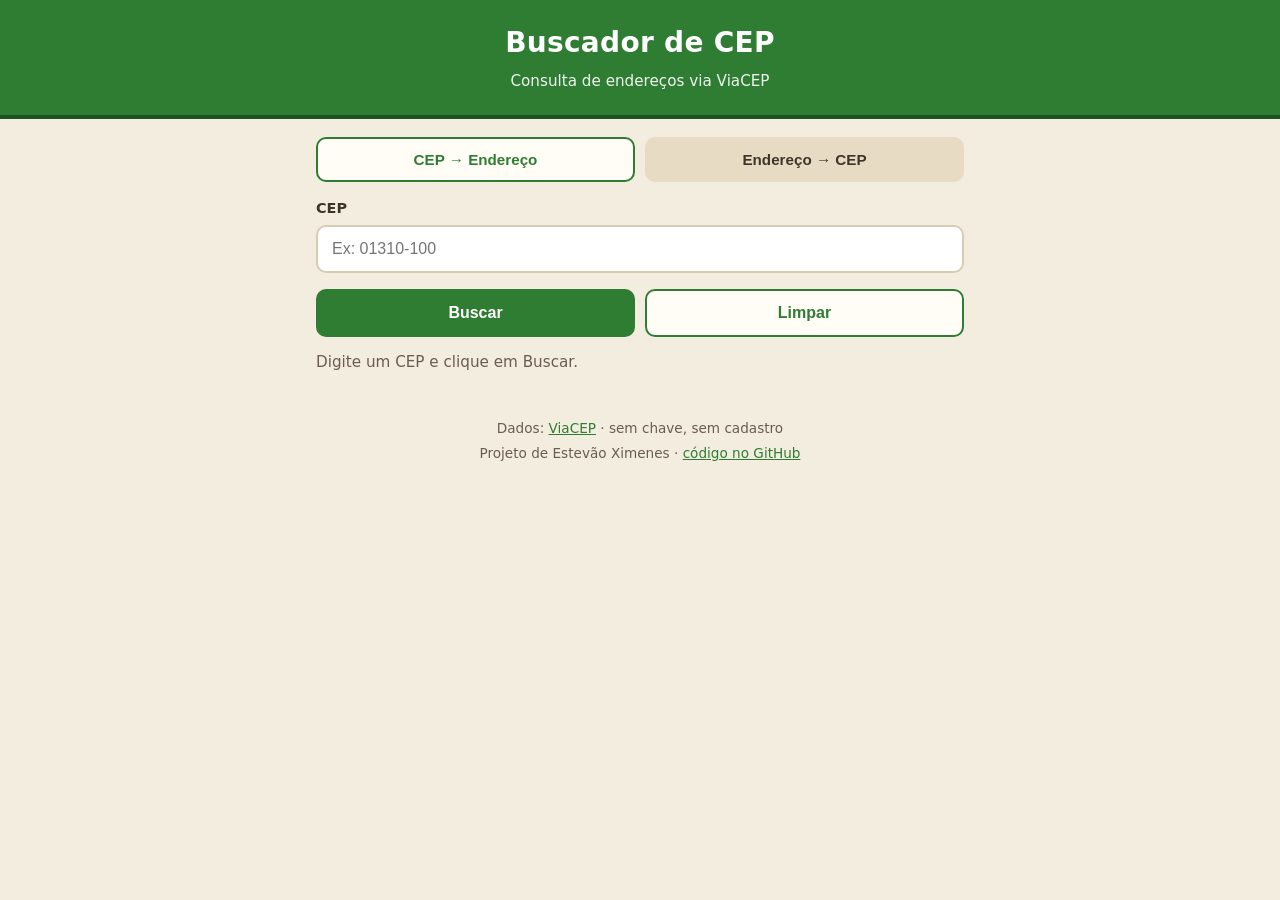
==== site/index.html @ 9b161101 "Adiciona versao web estatica (site/) e nucleo compartilhado cep_core.py" ====
<!DOCTYPE html>
<html lang="pt-BR">
<head>
  <meta charset="UTF-8">
  <meta name="viewport" content="width=device-width, initial-scale=1">
  <title>Buscador de CEP — EstevesTec</title>
  <meta name="description" content="Consulte endereços pelo CEP ou descubra o CEP pelo endereço. Dados oficiais do ViaCEP, sem cadastro.">
  <meta name="theme-color" content="#2F7D33">
  <meta property="og:title" content="Buscador de CEP">
  <meta property="og:description" content="CEP → Endereço e Endereço → CEP, direto do ViaCEP.">
  <meta property="og:type" content="website">
  <link rel="icon" href="favicon.ico" type="image/x-icon">
  <link rel="stylesheet" href="estilo.css">
</head>
<body>
  <header class="topo">
    <h1>Buscador de CEP</h1>
    <p>Consulta de endereços via ViaCEP</p>
  </header>

  <main class="container">
    <nav class="abas" role="tablist" aria-label="Tipo de consulta">
      <button id="aba-cep" class="aba ativa" role="tab" aria-selected="true" aria-controls="painel-cep" type="button">CEP → Endereço</button>
      <button id="aba-end" class="aba" role="tab" aria-selected="false" aria-controls="painel-end" type="button">Endereço → CEP</button>
    </nav>

    <!-- Aba 1: CEP -> Endereço -->
    <section id="painel-cep" class="painel" role="tabpanel" aria-labelledby="aba-cep">
      <form id="form-cep" novalidate>
        <label for="cep">CEP</label>
        <input id="cep" name="cep" type="text" inputmode="numeric" autocomplete="postal-code"
               maxlength="9" placeholder="Ex: 01310-100" required>
        <div class="botoes">
          <button class="btn primario" type="submit" id="btn-cep">Buscar</button>
          <button class="btn secundario" type="button" id="btn-limpar">Limpar</button>
        </div>
      </form>

      <p id="status-cep" class="status" role="status" aria-live="polite">Digite um CEP e clique em Buscar.</p>

      <div id="resultado" class="cartao oculto">
        <dl class="dados">
          <div><dt>Rua</dt><dd id="r-rua">—</dd></div>
          <div><dt>Bairro</dt><dd id="r-bairro">—</dd></div>
          <div><dt>Cidade</dt><dd id="r-cidade">—</dd></div>
          <div><dt>UF</dt><dd id="r-uf">—</dd></div>
          <div><dt>DDD</dt><dd id="r-ddd">—</dd></div>
          <div><dt>IBGE</dt><dd id="r-ibge">—</dd></div>
          <div><dt>CEP</dt><dd id="r-cep">—</dd></div>
        </dl>
        <div class="botoes">
          <a id="btn-mapa" class="btn secundario" href="#" target="_blank" rel="noopener noreferrer">Ver no mapa</a>
          <button id="btn-copiar" class="btn secundario" type="button">Copiar endereço</button>
        </div>
      </div>
    </section>

    <!-- Aba 2: Endereço -> CEP -->
    <section id="painel-end" class="painel oculto" role="tabpanel" aria-labelledby="aba-end">
      <form id="form-end" novalidate>
        <label for="uf">UF (2 letras)</label>
        <input id="uf" name="uf" type="text" maxlength="2" placeholder="Ex: SP" autocapitalize="characters" required>

        <label for="cidade">Cidade</label>
        <input id="cidade" name="cidade" type="text" maxlength="60" placeholder="Ex: São Paulo" required>

        <label for="rua">Rua (mínimo 3 letras)</label>
        <input id="rua" name="rua" type="text" maxlength="60" placeholder="Ex: Avenida Paulista" required>

        <div class="botoes">
          <button class="btn primario" type="submit" id="btn-end">Buscar CEP</button>
        </div>
      </form>
      <p id="status-end" class="status" role="status" aria-live="polite">Informe UF, cidade e rua.</p>
      <ul id="lista" class="lista"></ul>
    </section>
  </main>

  <footer class="rodape">
    <p>Dados: <a href="https://viacep.com.br" target="_blank" rel="noopener noreferrer">ViaCEP</a> · sem chave, sem cadastro</p>
    <p>Projeto de Estevão Ximenes · <a href="https://github.com/Esteves2601/buscador_cep" target="_blank" rel="noopener noreferrer">código no GitHub</a></p>
  </footer>

  <script src="app.js" defer></script>
</body>
</html>
---- site/estilo.css ----
:root {
  --bege: #F3EDE0;
  --bege-escuro: #E7DCC3;
  --verde: #2F7D33;
  --verde-escuro: #1D5220;
  --branco: #FFFDF6;
  --texto: #3E3529;
  --cinza: #6B5D4D;
  --borda: #D8CBB2;
  --erro: #C0392B;
}

* { box-sizing: border-box; }

body {
  margin: 0;
  font-family: "Segoe UI", system-ui, -apple-system, Arial, sans-serif;
  background: var(--bege);
  color: var(--texto);
  line-height: 1.5;
}

.topo {
  background: var(--verde);
  border-bottom: 4px solid var(--verde-escuro);
  color: #fff;
  text-align: center;
  padding: 22px 16px;
}
.topo h1 { margin: 0; font-size: 1.75rem; letter-spacing: .3px; }
.topo p { margin: 6px 0 0; font-size: .95rem; opacity: .92; }

.container {
  max-width: 680px;
  margin: 0 auto;
  padding: 18px 16px 8px;
}

.abas { display: flex; gap: 10px; margin-bottom: 16px; }
.aba {
  flex: 1;
  background: var(--bege-escuro);
  color: var(--texto);
  border: 2px solid transparent;
  border-radius: 10px;
  padding: 12px 8px;
  font-size: .95rem;
  font-weight: 600;
  cursor: pointer;
}
.aba.ativa {
  background: var(--branco);
  color: var(--verde);
  border-color: var(--verde);
}

.painel { display: block; }
.oculto { display: none !important; }

label {
  display: block;
  font-weight: 600;
  font-size: .9rem;
  margin: 12px 0 6px;
}

input {
  width: 100%;
  padding: 13px 14px;
  font-size: 16px; /* evita zoom automático no celular */
  color: #000;
  background: #fff;
  border: 2px solid var(--borda);
  border-radius: 10px;
}
input:focus {
  outline: none;
  border-color: var(--verde);
  box-shadow: 0 0 0 3px rgba(47, 125, 51, .15);
}

.botoes { display: flex; gap: 10px; margin-top: 16px; flex-wrap: wrap; }

.btn {
  flex: 1;
  min-width: 130px;
  display: inline-block;
  text-align: center;
  text-decoration: none;
  border-radius: 10px;
  padding: 13px 16px;
  font-size: 1rem;
  font-weight: 700;
  cursor: pointer;
  border: 2px solid var(--verde);
  transition: filter .15s ease;
}
.btn:hover { filter: brightness(1.06); }
.btn.primario { background: var(--verde); color: #fff; }
.btn.primario:hover { background: var(--verde-escuro); }
.btn.secundario { background: var(--branco); color: var(--verde); }
.btn:disabled { opacity: .55; cursor: wait; }

.status {
  margin: 14px 0;
  font-size: .95rem;
  color: var(--cinza);
  min-height: 1.4em;
}
.status.ok { color: var(--verde); font-weight: 600; }
.status.erro { color: var(--erro); font-weight: 600; }

.cartao {
  background: var(--branco);
  border: 1px solid var(--borda);
  border-radius: 14px;
  padding: 14px 16px;
  margin-top: 6px;
}

.dados { margin: 0; }
.dados > div {
  display: flex;
  gap: 12px;
  padding: 8px 10px;
  border-radius: 8px;
}
.dados > div:nth-child(even) { background: #F1E9D6; }
.dados dt { font-weight: 700; color: #000; min-width: 84px; }
.dados dd { margin: 0; color: #000; word-break: break-word; }

.lista { list-style: none; margin: 0; padding: 0; }
.lista li {
  background: var(--branco);
  border: 1px solid var(--borda);
  border-radius: 10px;
  padding: 12px 14px;
  margin-bottom: 10px;
  cursor: pointer;
}
.lista li:hover { border-color: var(--verde); background: #F6FBF6; }
.lista .cep-item { font-weight: 700; color: var(--verde); display: block; }
.lista small { color: var(--cinza); }

.rodape {
  text-align: center;
  color: var(--cinza);
  font-size: .85rem;
  padding: 18px 16px 28px;
}
.rodape p { margin: 4px 0; }
.rodape a { color: var(--verde); }

@media (max-width: 420px) {
  .topo h1 { font-size: 1.45rem; }
  .abas { flex-direction: column; }
  .btn { min-width: 100%; }
}
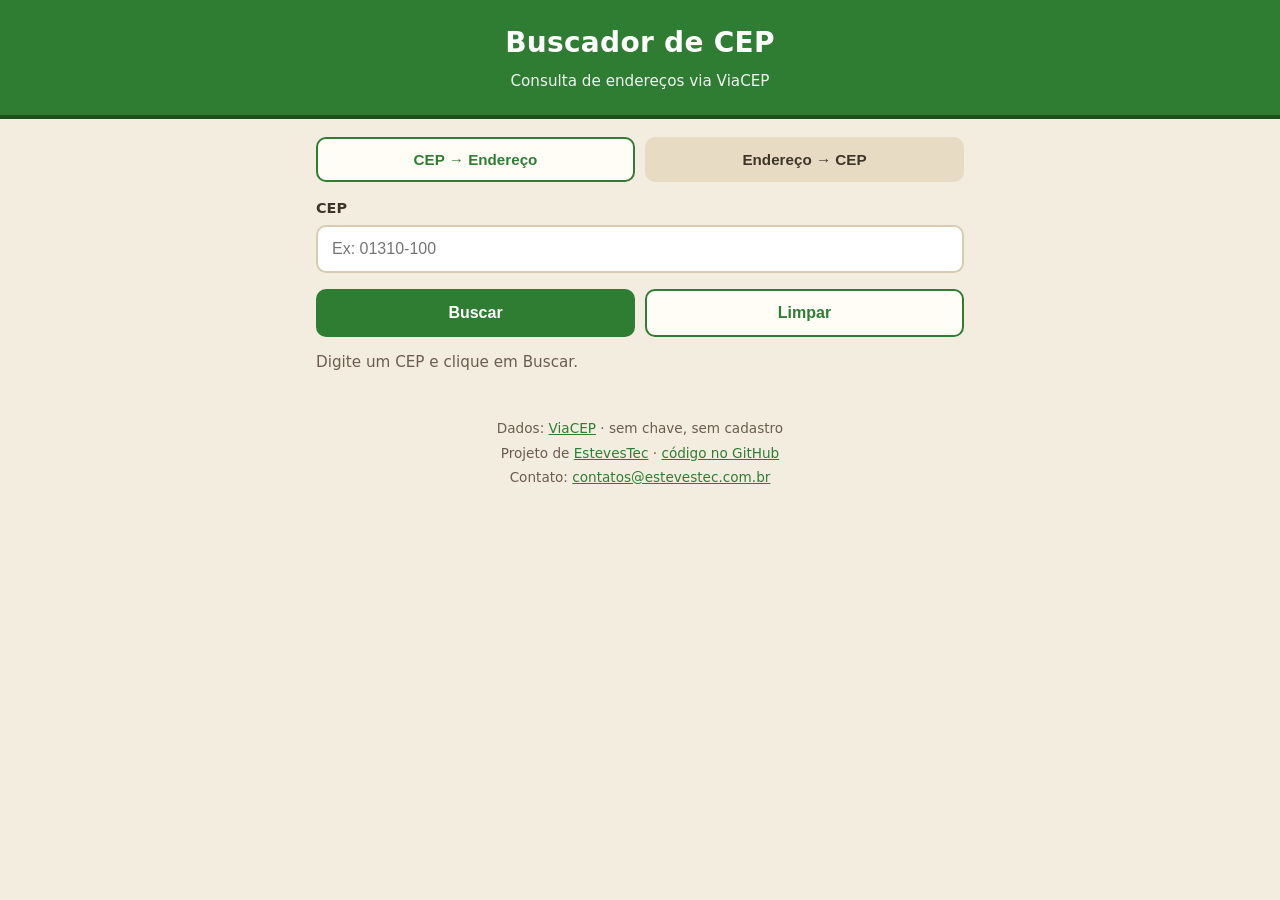
==== commit 0f9a832d: "Site do app em cep.estevestec.com.br + landing institucional, SEO e headers" ====
--- a/site/index.html
+++ b/site/index.html
@@ -5,12 +5,30 @@
   <meta name="viewport" content="width=device-width, initial-scale=1">
   <title>Buscador de CEP — EstevesTec</title>
   <meta name="description" content="Consulte endereços pelo CEP ou descubra o CEP pelo endereço. Dados oficiais do ViaCEP, sem cadastro.">
+  <link rel="canonical" href="https://cep.estevestec.com.br/">
   <meta name="theme-color" content="#2F7D33">
   <meta property="og:title" content="Buscador de CEP">
   <meta property="og:description" content="CEP → Endereço e Endereço → CEP, direto do ViaCEP.">
   <meta property="og:type" content="website">
+  <meta property="og:url" content="https://cep.estevestec.com.br/">
+  <meta property="og:locale" content="pt_BR">
+  <meta name="twitter:card" content="summary">
   <link rel="icon" href="favicon.ico" type="image/x-icon">
+  <link rel="apple-touch-icon" href="favicon.ico">
   <link rel="stylesheet" href="estilo.css">
+  <script type="application/ld+json">
+  {
+    "@context": "https://schema.org",
+    "@type": "WebApplication",
+    "name": "Buscador de CEP",
+    "url": "https://cep.estevestec.com.br/",
+    "applicationCategory": "UtilitiesApplication",
+    "operatingSystem": "Any",
+    "inLanguage": "pt-BR",
+    "offers": { "@type": "Offer", "price": "0", "priceCurrency": "BRL" },
+    "author": { "@type": "Person", "name": "Estevão Ximenes", "url": "https://estevestec.com.br" }
+  }
+  </script>
 </head>
 <body>
   <header class="topo">
@@ -78,7 +96,8 @@
 
   <footer class="rodape">
     <p>Dados: <a href="https://viacep.com.br" target="_blank" rel="noopener noreferrer">ViaCEP</a> · sem chave, sem cadastro</p>
-    <p>Projeto de Estevão Ximenes · <a href="https://github.com/Esteves2601/buscador_cep" target="_blank" rel="noopener noreferrer">código no GitHub</a></p>
+    <p>Projeto de <a href="https://estevestec.com.br" target="_blank" rel="noopener noreferrer">EstevesTec</a> · <a href="https://github.com/Esteves2601/buscador_cep" target="_blank" rel="noopener noreferrer">código no GitHub</a></p>
+    <p>Contato: <a href="mailto:contatos@estevestec.com.br">contatos@estevestec.com.br</a></p>
   </footer>
 
   <script src="app.js" defer></script>
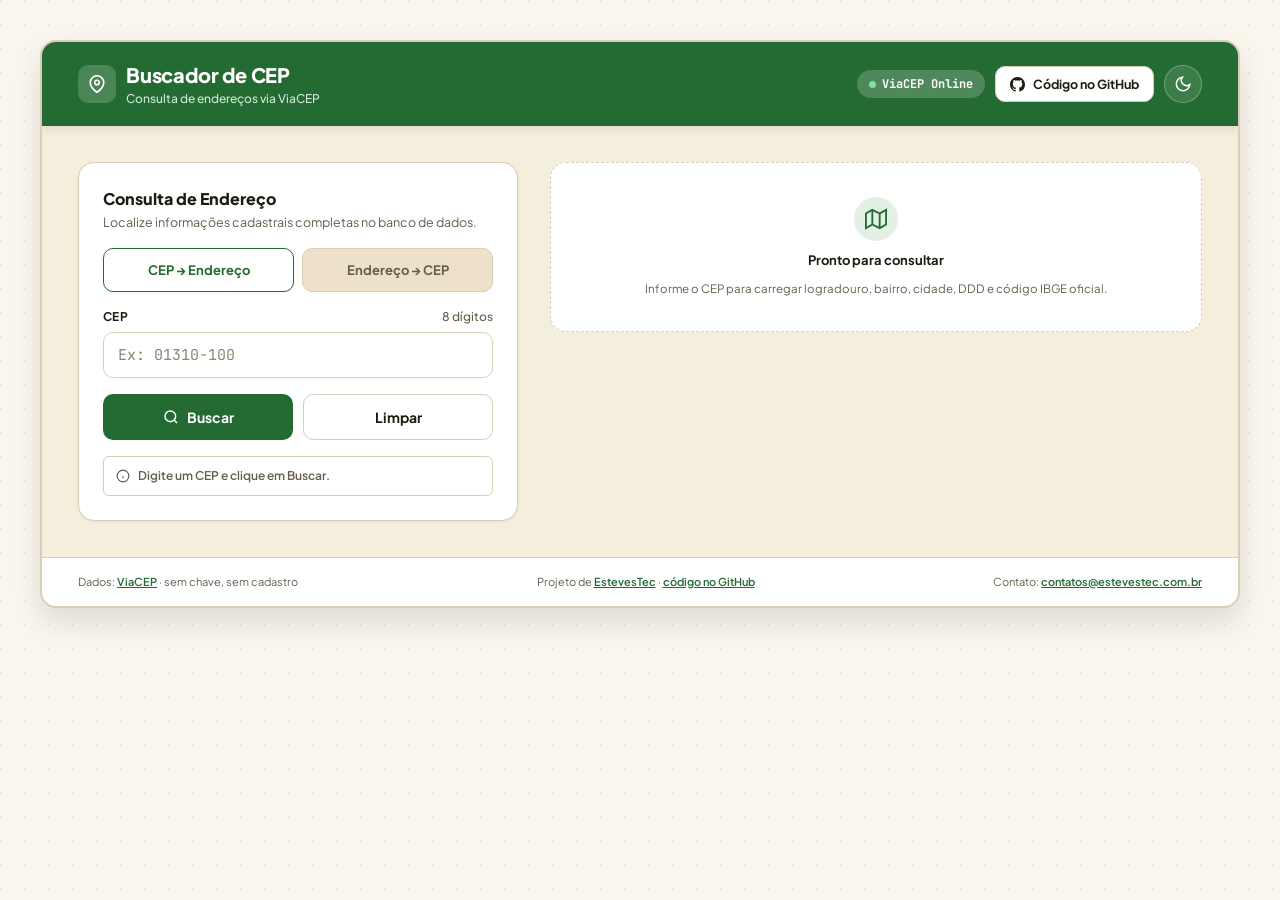
==== commit f2ade2bd: "Novo visual do Stitch implementado: app real com tema claro/escuro, estados e desktop" ====
--- a/site/index.html
+++ b/site/index.html
@@ -2,11 +2,12 @@
 <html lang="pt-BR">
 <head>
   <meta charset="UTF-8">
-  <meta name="viewport" content="width=device-width, initial-scale=1">
+  <meta name="viewport" content="width=device-width, initial-scale=1, viewport-fit=cover">
   <title>Buscador de CEP — EstevesTec</title>
   <meta name="description" content="Consulte endereços pelo CEP ou descubra o CEP pelo endereço. Dados oficiais do ViaCEP, sem cadastro.">
   <link rel="canonical" href="https://cep.estevestec.com.br/">
-  <meta name="theme-color" content="#2F7D33">
+  <meta name="theme-color" content="#236B32" media="(prefers-color-scheme: light)">
+  <meta name="theme-color" content="#0C120E" media="(prefers-color-scheme: dark)">
   <meta property="og:title" content="Buscador de CEP">
   <meta property="og:description" content="CEP → Endereço e Endereço → CEP, direto do ViaCEP.">
   <meta property="og:type" content="website">
@@ -14,7 +15,15 @@
   <meta property="og:locale" content="pt_BR">
   <meta name="twitter:card" content="summary">
   <link rel="icon" href="favicon.ico" type="image/x-icon">
-  <link rel="apple-touch-icon" href="favicon.ico">
+  <link rel="apple-touch-icon" href="apple-touch-icon.png">
+  <link rel="manifest" href="manifest.webmanifest">
+  <meta name="mobile-web-app-capable" content="yes">
+  <meta name="apple-mobile-web-app-capable" content="yes">
+  <meta name="apple-mobile-web-app-status-bar-style" content="default">
+  <meta name="apple-mobile-web-app-title" content="Buscador de CEP">
+  <link href="https://fonts.googleapis.com" rel="preconnect">
+  <link crossorigin href="https://fonts.gstatic.com" rel="preconnect">
+  <link href="https://fonts.googleapis.com/css2?family=Plus+Jakarta+Sans:wght@400;500;600;700;800&family=JetBrains+Mono:wght@400;500;600;700&display=swap" rel="stylesheet">
   <link rel="stylesheet" href="estilo.css">
   <script type="application/ld+json">
   {
@@ -26,80 +35,195 @@
     "operatingSystem": "Any",
     "inLanguage": "pt-BR",
     "offers": { "@type": "Offer", "price": "0", "priceCurrency": "BRL" },
-    "author": { "@type": "Person", "name": "Estevão Ximenes", "url": "https://estevestec.com.br" }
+    "author": { "@type": "Person", "name": "Estevão Ximenes", "url": "https://estevestec.com.br" },
+    "publisher": {
+      "@type": "Organization",
+      "name": "EstevesTec",
+      "url": "https://estevestec.com.br",
+      "email": "contatos@estevestec.com.br"
+    }
   }
   </script>
 </head>
 <body>
-  <header class="topo">
-    <h1>Buscador de CEP</h1>
-    <p>Consulta de endereços via ViaCEP</p>
+<div class="app-shell">
+
+  <header class="app-header">
+    <div class="brand-row">
+      <div class="brand-icon-box" aria-hidden="true">
+        <svg fill="none" height="18" stroke="currentColor" stroke-width="2.2" viewBox="0 0 24 24" width="18"><path d="M21 10c0 7-9 13-9 13s-9-6-9-13a9 9 0 0 1 18 0z"></path><circle cx="12" cy="10" r="3"></circle></svg>
+      </div>
+      <div class="brand-text">
+        <h1 class="brand-title">Buscador de CEP</h1>
+        <p class="brand-subtitle">Consulta de endereços via ViaCEP</p>
+      </div>
+    </div>
+
+    <div class="header-actions">
+      <span id="conexao" class="conn-pill"><span class="conn-dot" aria-hidden="true"></span> ViaCEP Online</span>
+      <a class="btn btn-clear btn-github" href="https://github.com/Esteves2601/buscador_cep" target="_blank" rel="noopener noreferrer">
+        <svg fill="currentColor" height="15" viewBox="0 0 24 24" width="15" aria-hidden="true"><path d="M12 0C5.37 0 0 5.37 0 12c0 5.31 3.435 9.795 8.205 11.385.6.105.825-.255.825-.57 0-.285-.015-1.23-.015-2.235-3.015.555-3.795-.735-4.035-1.41-.135-.345-.72-1.41-1.23-1.695-.42-.225-1.02-.78-.015-.795.945-.015 1.62.87 1.845 1.23 1.08 1.815 2.805 1.305 3.495.99.105-.78.42-1.305.765-1.605-2.67-.3-5.46-1.335-5.46-5.925 0-1.305.465-2.385 1.23-3.225-.12-.3-.54-1.53.12-3.18 0 0 1.005-.315 3.3 1.23.96-.27 1.98-.405 3-.405s2.04.135 3 .405c2.295-1.56 3.3-1.23 3.3-1.23.66 1.65.24 2.88.12 3.18.765.84 1.23 1.905 1.23 3.225 0 4.605-2.805 5.625-5.475 5.925.435.375.81 1.095.81 2.22 0 1.605-.015 2.895-.015 3.3 0 .315.225.69.825.57A12.02 12.02 0 0 0 24 12c0-6.63-5.37-12-12-12z"></path></svg>
+        Código no GitHub
+      </a>
+      <button id="btn-tema" class="icon-btn" type="button" aria-label="Alternar tema claro e escuro" aria-pressed="false">
+        <svg class="ic-sol" fill="none" width="18" height="18" viewBox="0 0 24 24" stroke="currentColor" stroke-width="2" aria-hidden="true"><circle cx="12" cy="12" r="4"></circle><path d="M12 2v2M12 20v2M4.9 4.9l1.4 1.4M17.7 17.7l1.4 1.4M2 12h2M20 12h2M4.9 19.1l1.4-1.4M17.7 6.3l1.4-1.4"></path></svg>
+        <svg class="ic-lua" fill="none" width="18" height="18" viewBox="0 0 24 24" stroke="currentColor" stroke-width="2" aria-hidden="true"><path d="M21 12.79A9 9 0 1 1 11.21 3 7 7 0 0 0 21 12.79z"></path></svg>
+      </button>
+    </div>
   </header>
 
-  <main class="container">
-    <nav class="abas" role="tablist" aria-label="Tipo de consulta">
-      <button id="aba-cep" class="aba ativa" role="tab" aria-selected="true" aria-controls="painel-cep" type="button">CEP → Endereço</button>
-      <button id="aba-end" class="aba" role="tab" aria-selected="false" aria-controls="painel-end" type="button">Endereço → CEP</button>
-    </nav>
-
-    <!-- Aba 1: CEP -> Endereço -->
-    <section id="painel-cep" class="painel" role="tabpanel" aria-labelledby="aba-cep">
-      <form id="form-cep" novalidate>
-        <label for="cep">CEP</label>
-        <input id="cep" name="cep" type="text" inputmode="numeric" autocomplete="postal-code"
-               maxlength="9" placeholder="Ex: 01310-100" required>
-        <div class="botoes">
-          <button class="btn primario" type="submit" id="btn-cep">Buscar</button>
-          <button class="btn secundario" type="button" id="btn-limpar">Limpar</button>
+  <main class="app-main">
+
+    <section class="panel" aria-label="Formulário de consulta">
+      <div class="panel-heading">
+        <h2>Consulta de Endereço</h2>
+        <p>Localize informações cadastrais completas no banco de dados.</p>
+      </div>
+
+      <div class="mode-tab-grid" role="tablist" aria-label="Modo de consulta">
+        <button class="mode-tab active" id="tab-cep" role="tab" aria-selected="true" aria-controls="form-cep" type="button">CEP → Endereço</button>
+        <button class="mode-tab" id="tab-end" role="tab" aria-selected="false" aria-controls="form-end" type="button">Endereço → CEP</button>
+      </div>
+
+      <form id="form-cep" class="form" role="tabpanel" aria-labelledby="tab-cep" novalidate>
+        <div class="form-group">
+          <label class="form-label" for="cep">
+            <span>CEP</span>
+            <span class="hint">8 dígitos</span>
+          </label>
+          <input class="input-box" id="cep" name="cep" type="text" inputmode="numeric"
+                 autocomplete="postal-code" maxlength="9" placeholder="Ex: 01310-100" required>
+        </div>
+        <div class="button-row">
+          <button class="btn btn-main" type="submit" id="btn-buscar">
+            <svg fill="none" height="16" stroke="currentColor" stroke-width="2.2" viewBox="0 0 24 24" width="16" aria-hidden="true"><circle cx="11" cy="11" r="8"></circle><path d="m21 21-4.35-4.35"></path></svg>
+            Buscar
+          </button>
+          <button class="btn btn-clear" type="button" id="btn-limpar">Limpar</button>
         </div>
       </form>
 
-      <p id="status-cep" class="status" role="status" aria-live="polite">Digite um CEP e clique em Buscar.</p>
-
-      <div id="resultado" class="cartao oculto">
-        <dl class="dados">
-          <div><dt>Rua</dt><dd id="r-rua">—</dd></div>
-          <div><dt>Bairro</dt><dd id="r-bairro">—</dd></div>
-          <div><dt>Cidade</dt><dd id="r-cidade">—</dd></div>
-          <div><dt>UF</dt><dd id="r-uf">—</dd></div>
-          <div><dt>DDD</dt><dd id="r-ddd">—</dd></div>
-          <div><dt>IBGE</dt><dd id="r-ibge">—</dd></div>
-          <div><dt>CEP</dt><dd id="r-cep">—</dd></div>
-        </dl>
-        <div class="botoes">
-          <a id="btn-mapa" class="btn secundario" href="#" target="_blank" rel="noopener noreferrer">Ver no mapa</a>
-          <button id="btn-copiar" class="btn secundario" type="button">Copiar endereço</button>
-        </div>
+      <form id="form-end" class="form oculto" role="tabpanel" aria-labelledby="tab-end" novalidate>
+        <div class="grid-uf-city">
+          <div class="form-group">
+            <label class="form-label" for="uf">UF</label>
+            <input class="input-box" id="uf" name="uf" type="text" maxlength="2"
+                   autocomplete="address-level1" placeholder="SP" required>
+          </div>
+          <div class="form-group">
+            <label class="form-label" for="cidade">Cidade</label>
+            <input class="input-box input-text" id="cidade" name="cidade" type="text" maxlength="60"
+                   autocomplete="address-level2" placeholder="São Paulo" required>
+          </div>
+        </div>
+        <div class="form-group">
+          <label class="form-label" for="rua">
+            <span>Logradouro / Rua</span>
+            <span class="hint">mín. 3 letras</span>
+          </label>
+          <input class="input-box input-text" id="rua" name="rua" type="text" maxlength="60"
+                 autocomplete="address-line1" placeholder="Avenida Paulista" required>
+        </div>
+        <div class="button-row single">
+          <button class="btn btn-main" type="submit" id="btn-buscar-end">Buscar CEP</button>
+        </div>
+      </form>
+
+      <div class="status-msg" id="status" role="status" aria-live="polite">
+        <svg class="ic-info" fill="none" height="14" stroke="currentColor" stroke-width="2" viewBox="0 0 24 24" width="14" aria-hidden="true"><circle cx="12" cy="12" r="10"></circle><line x1="12" x2="12" y1="16" y2="12"></line><line x1="12" x2="12.01" y1="8" y2="8"></line></svg>
+        <svg class="ic-ok" fill="none" height="14" stroke="currentColor" stroke-width="2.5" viewBox="0 0 24 24" width="14" aria-hidden="true"><polyline points="20 6 9 17 4 12"></polyline></svg>
+        <svg class="ic-erro" fill="none" height="14" stroke="currentColor" stroke-width="2" viewBox="0 0 24 24" width="14" aria-hidden="true"><circle cx="12" cy="12" r="10"></circle><line x1="12" x2="12" y1="8" y2="12"></line><line x1="12" x2="12.01" y1="16" y2="16"></line></svg>
+        <span id="status-texto">Digite um CEP e clique em Buscar.</span>
       </div>
     </section>
 
-    <!-- Aba 2: Endereço -> CEP -->
-    <section id="painel-end" class="painel oculto" role="tabpanel" aria-labelledby="aba-end">
-      <form id="form-end" novalidate>
-        <label for="uf">UF (2 letras)</label>
-        <input id="uf" name="uf" type="text" maxlength="2" placeholder="Ex: SP" autocapitalize="characters" required>
-
-        <label for="cidade">Cidade</label>
-        <input id="cidade" name="cidade" type="text" maxlength="60" placeholder="Ex: São Paulo" required>
-
-        <label for="rua">Rua (mínimo 3 letras)</label>
-        <input id="rua" name="rua" type="text" maxlength="60" placeholder="Ex: Avenida Paulista" required>
-
-        <div class="botoes">
-          <button class="btn primario" type="submit" id="btn-end">Buscar CEP</button>
-        </div>
-      </form>
-      <p id="status-end" class="status" role="status" aria-live="polite">Informe UF, cidade e rua.</p>
-      <ul id="lista" class="lista"></ul>
+    <section class="panel-result" aria-label="Resultado da consulta">
+      <div class="result-card oculto" id="resultado">
+        <div class="result-header">
+          <span class="result-cep" id="r-cep">—</span>
+          <span class="result-tag" id="r-tag">—</span>
+        </div>
+        <div class="result-body">
+          <div class="result-col-full">
+            <div class="res-label">Logradouro / Rua</div>
+            <div class="res-val destaque" id="r-rua">—</div>
+          </div>
+          <div>
+            <div class="res-label">Bairro</div>
+            <div class="res-val" id="r-bairro">—</div>
+          </div>
+          <div>
+            <div class="res-label">Cidade / UF</div>
+            <div class="res-val" id="r-cidade">—</div>
+          </div>
+          <div>
+            <div class="res-label">DDD</div>
+            <div class="res-val mono" id="r-ddd">—</div>
+          </div>
+          <div>
+            <div class="res-label">Código IBGE</div>
+            <div class="res-val mono" id="r-ibge">—</div>
+          </div>
+        </div>
+        <div class="result-foot-actions">
+          <a class="btn btn-clear btn-foot" id="btn-mapa" href="#" target="_blank" rel="noopener noreferrer">
+            <svg fill="none" height="14" stroke="currentColor" stroke-width="2" viewBox="0 0 24 24" width="14" aria-hidden="true"><path d="M21 10c0 7-9 13-9 13s-9-6-9-13a9 9 0 0 1 18 0z"></path><circle cx="12" cy="10" r="3"></circle></svg>
+            Ver no mapa
+          </a>
+          <button class="btn btn-main btn-foot" type="button" id="btn-copiar">
+            <svg fill="none" height="14" stroke="currentColor" stroke-width="2" viewBox="0 0 24 24" width="14" aria-hidden="true"><rect height="13" rx="2" ry="2" width="13" x="9" y="9"></rect><path d="M5 15H4a2 2 0 0 1-2-2V4a2 2 0 0 1 2-2h9a2 2 0 0 1 2 2v1"></path></svg>
+            Copiar dados
+          </button>
+        </div>
+      </div>
+
+      <div class="empty-card" id="estado">
+        <div class="empty-icon" aria-hidden="true">
+          <svg class="ic-estado-map" fill="none" height="22" stroke="currentColor" stroke-width="2" viewBox="0 0 24 24" width="22"><polygon points="1 6 1 22 8 18 16 22 23 18 23 2 16 6 8 2 1 6"></polygon><line x1="8" x2="8" y1="2" y2="18"></line><line x1="16" x2="16" y1="6" y2="22"></line></svg>
+          <svg class="ic-estado-alerta" fill="none" height="22" stroke="currentColor" stroke-width="2" viewBox="0 0 24 24" width="22"><circle cx="12" cy="12" r="10"></circle><line x1="15" x2="9" y1="9" y2="15"></line><line x1="9" x2="15" y1="9" y2="15"></line></svg>
+        </div>
+        <strong id="estado-titulo">Pronto para consultar</strong>
+        <p id="estado-texto">Informe o CEP para carregar logradouro, bairro, cidade, DDD e código IBGE oficial.</p>
+      </div>
+
+      <div class="result-card skeleton-card oculto" id="carregando" aria-hidden="true">
+        <div class="skeleton-head">
+          <div class="skeleton-bar" style="width: 100px; height: 20px;"></div>
+          <div class="skeleton-bar" style="width: 60px; height: 20px;"></div>
+        </div>
+        <div class="skeleton-bar" style="width: 80%; height: 16px;"></div>
+        <div class="skeleton-bar" style="width: 50%; height: 16px;"></div>
+      </div>
+
+      <ul class="cep-list" id="lista"></ul>
     </section>
+
   </main>
 
-  <footer class="rodape">
-    <p>Dados: <a href="https://viacep.com.br" target="_blank" rel="noopener noreferrer">ViaCEP</a> · sem chave, sem cadastro</p>
-    <p>Projeto de <a href="https://estevestec.com.br" target="_blank" rel="noopener noreferrer">EstevesTec</a> · <a href="https://github.com/Esteves2601/buscador_cep" target="_blank" rel="noopener noreferrer">código no GitHub</a></p>
-    <p>Contato: <a href="mailto:contatos@estevestec.com.br">contatos@estevestec.com.br</a></p>
+  <footer class="app-footer">
+    <span>Dados: <a href="https://viacep.com.br" target="_blank" rel="noopener noreferrer">ViaCEP</a> · sem chave, sem cadastro</span>
+    <span>Projeto de <a href="https://estevestec.com.br" target="_blank" rel="noopener noreferrer">EstevesTec</a> · <a href="https://github.com/Esteves2601/buscador_cep" target="_blank" rel="noopener noreferrer">código no GitHub</a></span>
+    <span>Contato: <a href="mailto:contatos@estevestec.com.br">contatos@estevestec.com.br</a></span>
   </footer>
 
-  <script src="app.js" defer></script>
+</div>
+
+<div class="pwa-box oculto" id="pwa" role="region" aria-label="Instalar aplicativo">
+  <div class="pwa-info">
+    <div class="pwa-icon" aria-hidden="true">
+      <svg fill="none" height="16" stroke="currentColor" stroke-width="2" viewBox="0 0 24 24" width="16"><path d="M21 15v4a2 2 0 0 1-2 2H5a2 2 0 0 1-2-2v-4"></path><polyline points="7 10 12 15 17 10"></polyline><line x1="12" x2="12" y1="15" y2="3"></line></svg>
+    </div>
+    <div class="pwa-text">
+      <strong id="pwa-titulo">Instalar aplicativo</strong>
+      <span id="pwa-sub">Acesso instantâneo e offline</span>
+    </div>
+  </div>
+  <div class="pwa-actions">
+    <button class="btn btn-pwa" type="button" id="btn-instalar">Instalar</button>
+    <button class="pwa-close" type="button" id="btn-fechar-pwa" aria-label="Fechar aviso de instalação">×</button>
+  </div>
+</div>
+
+<script src="app.js" defer></script>
 </body>
 </html>
--- a/site/estilo.css
+++ b/site/estilo.css
@@ -1,158 +1,738 @@
+/* ==========================================================================
+   Buscador de CEP — design system (visual do Stitch preservado)
+   Paleta: verde floresta + bege/creme, com dark mode "floresta noturna"
+   ========================================================================== */
+
 :root {
-  --bege: #F3EDE0;
-  --bege-escuro: #E7DCC3;
-  --verde: #2F7D33;
-  --verde-escuro: #1D5220;
-  --branco: #FFFDF6;
-  --texto: #3E3529;
-  --cinza: #6B5D4D;
-  --borda: #D8CBB2;
-  --erro: #C0392B;
-}
-
-* { box-sizing: border-box; }
+  --bg-page: #FAF6ED;
+  --bg-canvas: #F4EEDD;
+  --surface: #FFFFFF;
+  --surface-subtle: #EDE2C9;
+  --border: #D8CEB9;
+  --border-subtle: #E8DEC8;
+  --border-focus: #236B32;
+
+  --primary: #236B32;
+  --primary-dark: #1E5628;
+  --primary-subtle: #E2F0E5;
+  --primary-text: #FFFFFF;
+
+  --header-bg: #236B32;
+  --header-text: #FFFFFF;
+  --header-subtext: #D2E7D6;
+
+  --text-main: #1E1C12;
+  --text-muted: #655E4B;
+  --text-subtle: #8C8472;
+
+  --success-bg: #E8F5E9;
+  --success-border: #A5D6A7;
+  --success-text: #1B5E20;
+
+  --danger-bg: #FFEBEE;
+  --danger-border: #FFCDD2;
+  --danger-text: #B71C1C;
+
+  --tab-inactive-bg: #EDE2C9;
+  --tab-inactive-border: #D8CEB9;
+  --tab-inactive-text: #655E4B;
+  --tab-active-bg: #FFFFFF;
+  --tab-active-border: #236B32;
+  --tab-active-text: #236B32;
+
+  --pwa-bg: #1E1C12;
+  --pwa-text: #FAF6ED;
+
+  --font-sans: 'Plus Jakarta Sans', system-ui, -apple-system, sans-serif;
+  --font-mono: 'JetBrains Mono', ui-monospace, monospace;
+
+  --radius-sm: 6px;
+  --radius-md: 10px;
+  --radius-lg: 16px;
+  --radius-full: 9999px;
+
+  --shadow-sm: 0 1px 3px rgba(35, 107, 50, 0.08);
+  --shadow-md: 0 4px 14px rgba(30, 28, 18, 0.08);
+  --shadow-lg: 0 14px 28px rgba(30, 28, 18, 0.12);
+}
+
+:root.dark-mode {
+  --bg-page: #0C120E;
+  --bg-canvas: #121A14;
+  --surface: #19241C;
+  --surface-subtle: #202D24;
+  --border: #2E3E32;
+  --border-subtle: #243328;
+  --border-focus: #4ADE80;
+
+  --primary: #2E8540;
+  --primary-dark: #236B32;
+  --primary-subtle: #193822;
+  --primary-text: #FFFFFF;
+
+  --header-bg: #142217;
+  --header-text: #F4EEDD;
+  --header-subtext: #86EFAC;
+
+  --text-main: #F4EEDD;
+  --text-muted: #A3B8A8;
+  --text-subtle: #6F8074;
+
+  --success-bg: #132A1C;
+  --success-border: #2E6B42;
+  --success-text: #4ADE80;
+
+  --danger-bg: #2E1517;
+  --danger-border: #5C262B;
+  --danger-text: #F87171;
+
+  --tab-inactive-bg: #1A261D;
+  --tab-inactive-border: #2E3E32;
+  --tab-inactive-text: #A3B8A8;
+  --tab-active-bg: #223326;
+  --tab-active-border: #4ADE80;
+  --tab-active-text: #4ADE80;
+
+  --pwa-bg: #0A0F0C;
+  --pwa-text: #F4EEDD;
+}
+
+* { box-sizing: border-box; margin: 0; padding: 0; }
+
+html { -webkit-text-size-adjust: 100%; }
 
 body {
-  margin: 0;
-  font-family: "Segoe UI", system-ui, -apple-system, Arial, sans-serif;
-  background: var(--bege);
-  color: var(--texto);
+  font-family: var(--font-sans);
+  background-color: var(--bg-page);
+  color: var(--text-main);
   line-height: 1.5;
-}
-
-.topo {
-  background: var(--verde);
-  border-bottom: 4px solid var(--verde-escuro);
-  color: #fff;
+  -webkit-font-smoothing: antialiased;
+  background-image: radial-gradient(circle at 1px 1px, rgba(35, 107, 50, 0.08) 1px, transparent 0);
+  background-size: 24px 24px;
+}
+
+.oculto { display: none !important; }
+
+a { color: var(--primary); }
+
+button, input { font-family: inherit; }
+
+/* --------------------------------------------------------------------------
+   Estrutura
+   -------------------------------------------------------------------------- */
+
+.app-shell {
+  background-color: var(--bg-canvas);
+  min-height: 100vh;
+  display: flex;
+  flex-direction: column;
+  transition: background-color 0.2s ease;
+}
+
+.app-header {
+  background-color: var(--header-bg);
+  color: var(--header-text);
+  padding: 16px 20px 18px;
+  display: flex;
+  align-items: flex-start;
+  justify-content: space-between;
+  gap: 12px;
+  box-shadow: 0 4px 10px rgba(0, 0, 0, 0.08);
+}
+
+.brand-row { display: flex; align-items: center; gap: 10px; min-width: 0; }
+
+.brand-icon-box {
+  width: 32px;
+  height: 32px;
+  background-color: rgba(255, 255, 255, 0.18);
+  border-radius: var(--radius-md);
+  display: flex;
+  align-items: center;
+  justify-content: center;
+  color: #FFFFFF;
+  flex-shrink: 0;
+}
+
+.brand-text { min-width: 0; }
+
+.brand-title {
+  font-size: 19px;
+  font-weight: 800;
+  letter-spacing: -0.01em;
+  color: var(--header-text);
+  white-space: nowrap;
+  overflow: hidden;
+  text-overflow: ellipsis;
+}
+
+.brand-subtitle {
+  font-size: 12px;
+  color: var(--header-subtext);
+  font-weight: 500;
+}
+
+.header-actions { display: flex; align-items: center; gap: 10px; flex-shrink: 0; }
+
+.conn-pill {
+  display: none;
+  align-items: center;
+  gap: 6px;
+  font-size: 12px;
+  font-weight: 700;
+  font-family: var(--font-mono);
+  background: rgba(255, 255, 255, 0.2);
+  color: #FFFFFF;
+  padding: 5px 12px;
+  border-radius: var(--radius-full);
+  white-space: nowrap;
+}
+.conn-pill .conn-dot {
+  width: 7px;
+  height: 7px;
+  border-radius: 50%;
+  background: #7BE495;
+}
+.conn-pill.offline .conn-dot { background: #F87171; }
+
+.header-actions .btn-github { display: none; height: 36px; font-size: 12.5px; padding: 0 14px; }
+
+.icon-btn {
+  width: 38px;
+  height: 38px;
+  border-radius: var(--radius-full);
+  border: 1.5px solid rgba(255, 255, 255, 0.28);
+  background: rgba(255, 255, 255, 0.12);
+  color: #FFFFFF;
+  display: inline-flex;
+  align-items: center;
+  justify-content: center;
+  cursor: pointer;
+}
+.icon-btn:hover { background: rgba(255, 255, 255, 0.22); }
+.icon-btn .ic-sol { display: none; }
+:root.dark-mode .icon-btn .ic-sol { display: block; }
+:root.dark-mode .icon-btn .ic-lua { display: none; }
+
+.app-main {
+  flex: 1;
+  display: flex;
+  flex-direction: column;
+  gap: 14px;
+  padding: 18px 16px;
+}
+
+.panel { display: flex; flex-direction: column; gap: 14px; }
+
+.panel-heading { display: none; }
+.panel-heading h2 { font-size: 16px; font-weight: 800; color: var(--text-main); }
+.panel-heading p { font-size: 12.5px; color: var(--text-muted); margin-top: 2px; }
+
+.panel-result { display: flex; flex-direction: column; gap: 12px; }
+
+/* --------------------------------------------------------------------------
+   Abas
+   -------------------------------------------------------------------------- */
+
+.mode-tab-grid { display: grid; grid-template-columns: 1fr 1fr; gap: 8px; }
+
+.mode-tab {
+  min-height: 44px;
+  border: 1.5px solid var(--tab-inactive-border);
+  background-color: var(--tab-inactive-bg);
+  color: var(--tab-inactive-text);
+  border-radius: var(--radius-md);
+  font-size: 13px;
+  font-weight: 700;
+  cursor: pointer;
+  display: flex;
+  align-items: center;
+  justify-content: center;
+  gap: 6px;
+  transition: all 0.15s ease;
+}
+
+.mode-tab.active {
+  background-color: var(--tab-active-bg);
+  border-color: var(--tab-active-border);
+  color: var(--tab-active-text);
+  box-shadow: var(--shadow-sm);
+}
+
+/* --------------------------------------------------------------------------
+   Formulário
+   -------------------------------------------------------------------------- */
+
+.form { display: flex; flex-direction: column; gap: 14px; }
+
+.form-group { display: flex; flex-direction: column; gap: 6px; }
+
+.form-label {
+  font-size: 12px;
+  font-weight: 700;
+  color: var(--text-main);
+  display: flex;
+  justify-content: space-between;
+  gap: 8px;
+  text-transform: uppercase;
+  letter-spacing: 0.04em;
+}
+
+.form-label .hint {
+  font-weight: 500;
+  color: var(--text-muted);
+  text-transform: none;
+  letter-spacing: 0;
+}
+
+.input-box {
+  width: 100%;
+  height: 46px;
+  background-color: var(--surface);
+  border: 1.5px solid var(--border);
+  border-radius: var(--radius-md);
+  padding: 0 14px;
+  font-family: var(--font-mono);
+  font-size: 15px;
+  color: var(--text-main);
+  transition: border-color 0.15s ease, box-shadow 0.15s ease;
+}
+.input-box::placeholder { color: var(--text-subtle); }
+
+.input-text { font-family: var(--font-sans); }
+
+.input-box:focus {
+  outline: none;
+  border-color: var(--border-focus);
+  box-shadow: 0 0 0 3px rgba(35, 107, 50, 0.2);
+}
+:root.dark-mode .input-box:focus { box-shadow: 0 0 0 3px rgba(74, 222, 128, 0.18); }
+
+.input-box.erro {
+  border-color: var(--danger-text);
+  background-color: var(--danger-bg);
+}
+
+.grid-uf-city { display: grid; grid-template-columns: 80px 1fr; gap: 10px; }
+
+/* --------------------------------------------------------------------------
+   Botões
+   -------------------------------------------------------------------------- */
+
+.button-row {
+  display: grid;
+  grid-template-columns: 1fr 1fr;
+  gap: 10px;
+  margin-top: 2px;
+}
+.button-row.single { grid-template-columns: 1fr; }
+
+.btn {
+  height: 46px;
+  border-radius: var(--radius-md);
+  font-size: 14px;
+  font-weight: 700;
+  cursor: pointer;
+  display: inline-flex;
+  align-items: center;
+  justify-content: center;
+  gap: 8px;
+  border: 1.5px solid transparent;
+  transition: background-color 0.15s ease, border-color 0.15s ease, filter 0.15s ease;
+  text-decoration: none;
+  white-space: nowrap;
+}
+
+.btn:focus-visible,
+.mode-tab:focus-visible,
+.icon-btn:focus-visible,
+.pwa-close:focus-visible {
+  outline: 3px solid var(--border-focus);
+  outline-offset: 2px;
+}
+
+.btn-main { background-color: var(--primary); color: var(--primary-text); }
+.btn-main:hover { background-color: var(--primary-dark); }
+
+.btn-clear {
+  background-color: var(--surface);
+  border-color: var(--border);
+  color: var(--text-main);
+}
+.btn-clear:hover { background-color: var(--surface-subtle); }
+
+.btn:disabled { opacity: 0.6; cursor: wait; }
+
+/* --------------------------------------------------------------------------
+   Status
+   -------------------------------------------------------------------------- */
+
+.status-msg {
+  display: flex;
+  align-items: center;
+  gap: 8px;
+  padding: 10px 12px;
+  border-radius: var(--radius-sm);
+  font-size: 12px;
+  font-weight: 600;
+  color: var(--text-muted);
+  background-color: var(--surface);
+  border: 1px solid var(--border);
+}
+.status-msg svg { flex-shrink: 0; }
+.status-msg .ic-ok,
+.status-msg .ic-erro { display: none; }
+.status-msg.success {
+  background-color: var(--success-bg);
+  border-color: var(--success-border);
+  color: var(--success-text);
+}
+.status-msg.error {
+  background-color: var(--danger-bg);
+  border-color: var(--danger-border);
+  color: var(--danger-text);
+}
+.status-msg.success .ic-info,
+.status-msg.error .ic-info { display: none; }
+.status-msg.success .ic-ok { display: block; }
+.status-msg.error .ic-erro { display: block; }
+
+/* --------------------------------------------------------------------------
+   Cartão de resultado
+   -------------------------------------------------------------------------- */
+
+.result-card {
+  background-color: var(--surface);
+  border: 1.5px solid var(--border);
+  border-radius: var(--radius-lg);
+  overflow: hidden;
+  box-shadow: var(--shadow-sm);
+}
+
+.result-header {
+  padding: 12px 14px;
+  background-color: var(--surface-subtle);
+  border-bottom: 1.5px solid var(--border);
+  display: flex;
+  justify-content: space-between;
+  align-items: center;
+  gap: 8px;
+}
+
+.result-cep {
+  font-family: var(--font-mono);
+  font-size: 16px;
+  font-weight: 800;
+  color: var(--primary);
+}
+
+.result-tag {
+  font-size: 11px;
+  font-weight: 700;
+  color: var(--text-muted);
+  background: var(--surface);
+  border: 1px solid var(--border);
+  padding: 2px 8px;
+  border-radius: var(--radius-full);
+  white-space: nowrap;
+}
+
+.result-body {
+  padding: 14px;
+  display: grid;
+  grid-template-columns: 1fr 1fr;
+  gap: 12px;
+}
+
+.result-col-full { grid-column: span 2; }
+
+.res-label {
+  font-size: 10px;
+  font-weight: 700;
+  text-transform: uppercase;
+  letter-spacing: 0.05em;
+  color: var(--text-subtle);
+  margin-bottom: 2px;
+}
+
+.res-val {
+  font-size: 13.5px;
+  font-weight: 700;
+  color: var(--text-main);
+  word-break: break-word;
+}
+.res-val.destaque { color: var(--primary); }
+.res-val.mono { font-family: var(--font-mono); }
+
+.result-foot-actions {
+  display: grid;
+  grid-template-columns: 1fr 1fr;
+  gap: 8px;
+  padding: 10px 14px;
+  background-color: var(--surface-subtle);
+  border-top: 1.5px solid var(--border);
+}
+
+.btn-foot { height: 38px; font-size: 12px; }
+
+/* --------------------------------------------------------------------------
+   Estado vazio / erro
+   -------------------------------------------------------------------------- */
+
+.empty-card {
+  background-color: var(--surface);
+  border: 1.5px dashed var(--border);
+  border-radius: var(--radius-lg);
+  padding: 24px 16px;
   text-align: center;
-  padding: 22px 16px;
-}
-.topo h1 { margin: 0; font-size: 1.75rem; letter-spacing: .3px; }
-.topo p { margin: 6px 0 0; font-size: .95rem; opacity: .92; }
-
-.container {
+  display: flex;
+  flex-direction: column;
+  align-items: center;
+  gap: 10px;
+}
+
+.empty-icon {
+  width: 44px;
+  height: 44px;
+  border-radius: var(--radius-full);
+  background-color: var(--primary-subtle);
+  color: var(--primary);
+  display: flex;
+  align-items: center;
+  justify-content: center;
+}
+.empty-card .ic-estado-alerta { display: none; }
+
+.empty-card strong { font-size: 13px; color: var(--text-main); }
+.empty-card p { font-size: 11.5px; color: var(--text-muted); line-height: 1.4; }
+
+.empty-card.error {
+  border-color: var(--danger-border);
+  border-style: solid;
+}
+.empty-card.error .empty-icon {
+  background-color: var(--danger-bg);
+  color: var(--danger-text);
+}
+.empty-card.error .ic-estado-map { display: none; }
+.empty-card.error .ic-estado-alerta { display: block; }
+
+/* --------------------------------------------------------------------------
+   Skeleton
+   -------------------------------------------------------------------------- */
+
+.skeleton-card { padding: 14px; display: flex; flex-direction: column; gap: 12px; }
+.skeleton-head { display: flex; justify-content: space-between; }
+
+.skeleton-bar {
+  background: linear-gradient(90deg, var(--border-subtle) 25%, var(--surface-subtle) 50%, var(--border-subtle) 75%);
+  background-size: 200% 100%;
+  animation: skeleton-move 1.5s infinite;
+  border-radius: var(--radius-sm);
+}
+
+@keyframes skeleton-move {
+  0% { background-position: 200% 0; }
+  100% { background-position: -200% 0; }
+}
+
+@media (prefers-reduced-motion: reduce) {
+  .skeleton-bar { animation: none; }
+}
+
+/* --------------------------------------------------------------------------
+   Lista Endereço → CEP
+   -------------------------------------------------------------------------- */
+
+.cep-list { list-style: none; display: flex; flex-direction: column; gap: 8px; }
+.cep-list:empty { display: none; }
+
+.cep-card-item {
+  background-color: var(--surface);
+  border: 1.5px solid var(--border);
+  border-radius: var(--radius-md);
+  padding: 10px 12px;
+  display: flex;
+  justify-content: space-between;
+  align-items: center;
+  gap: 10px;
+  cursor: pointer;
+  text-align: left;
+  width: 100%;
+  font-family: inherit;
+  color: inherit;
+}
+.cep-card-item:hover,
+.cep-card-item:focus-visible {
+  border-color: var(--primary);
+  background-color: var(--primary-subtle);
+  outline: none;
+}
+
+.cep-item-cep {
+  font-family: var(--font-mono);
+  font-weight: 700;
+  color: var(--primary);
+  font-size: 14px;
+}
+.cep-item-rua { font-size: 12px; font-weight: 600; color: var(--text-main); }
+.cep-item-local { font-size: 11px; color: var(--text-muted); }
+.cep-card-item svg { color: var(--primary); flex-shrink: 0; }
+
+/* --------------------------------------------------------------------------
+   Rodapé
+   -------------------------------------------------------------------------- */
+
+.app-footer {
+  padding: 14px 16px;
+  text-align: center;
+  font-size: 11px;
+  color: var(--text-muted);
+  border-top: 1.5px solid var(--border);
+  background-color: var(--surface);
+  display: flex;
+  flex-direction: column;
+  gap: 3px;
+  margin-top: auto;
+}
+.app-footer a {
+  color: var(--primary);
+  text-decoration: underline;
+  font-weight: 600;
+}
+
+/* --------------------------------------------------------------------------
+   Banner PWA
+   -------------------------------------------------------------------------- */
+
+.pwa-box {
+  position: fixed;
+  left: 12px;
+  right: 12px;
+  bottom: 12px;
+  z-index: 30;
   max-width: 680px;
   margin: 0 auto;
-  padding: 18px 16px 8px;
-}
-
-.abas { display: flex; gap: 10px; margin-bottom: 16px; }
-.aba {
-  flex: 1;
-  background: var(--bege-escuro);
-  color: var(--texto);
-  border: 2px solid transparent;
-  border-radius: 10px;
-  padding: 12px 8px;
-  font-size: .95rem;
-  font-weight: 600;
+  background-color: var(--pwa-bg);
+  color: var(--pwa-text);
+  padding: 12px;
+  border-radius: var(--radius-md);
+  display: flex;
+  align-items: center;
+  justify-content: space-between;
+  gap: 10px;
+  border: 1px solid var(--border);
+  box-shadow: var(--shadow-lg);
+}
+
+.pwa-info { display: flex; align-items: center; gap: 10px; min-width: 0; }
+
+.pwa-icon {
+  width: 32px;
+  height: 32px;
+  background: var(--primary);
+  border-radius: var(--radius-sm);
+  display: flex;
+  align-items: center;
+  justify-content: center;
+  color: #FFFFFF;
+  flex-shrink: 0;
+}
+
+.pwa-text { display: flex; flex-direction: column; min-width: 0; }
+.pwa-text strong { font-size: 11.5px; font-weight: 700; }
+.pwa-text span { font-size: 10px; color: var(--text-subtle); }
+
+.pwa-actions { display: flex; align-items: center; gap: 6px; flex-shrink: 0; }
+
+.btn-pwa {
+  height: 32px;
+  font-size: 11px;
+  padding: 0 12px;
+  border-radius: var(--radius-sm);
+  border: none;
+  background: #4ADE80;
+  color: #0C120E;
+  font-weight: 700;
   cursor: pointer;
 }
-.aba.ativa {
-  background: var(--branco);
-  color: var(--verde);
-  border-color: var(--verde);
-}
-
-.painel { display: block; }
-.oculto { display: none !important; }
-
-label {
-  display: block;
-  font-weight: 600;
-  font-size: .9rem;
-  margin: 12px 0 6px;
-}
-
-input {
-  width: 100%;
-  padding: 13px 14px;
-  font-size: 16px; /* evita zoom automático no celular */
-  color: #000;
-  background: #fff;
-  border: 2px solid var(--borda);
-  border-radius: 10px;
-}
-input:focus {
-  outline: none;
-  border-color: var(--verde);
-  box-shadow: 0 0 0 3px rgba(47, 125, 51, .15);
-}
-
-.botoes { display: flex; gap: 10px; margin-top: 16px; flex-wrap: wrap; }
-
-.btn {
-  flex: 1;
-  min-width: 130px;
-  display: inline-block;
-  text-align: center;
-  text-decoration: none;
-  border-radius: 10px;
-  padding: 13px 16px;
-  font-size: 1rem;
-  font-weight: 700;
+
+.pwa-close {
+  width: 26px;
+  height: 26px;
+  border: none;
+  background: transparent;
+  color: var(--text-subtle);
+  font-size: 18px;
+  line-height: 1;
   cursor: pointer;
-  border: 2px solid var(--verde);
-  transition: filter .15s ease;
-}
-.btn:hover { filter: brightness(1.06); }
-.btn.primario { background: var(--verde); color: #fff; }
-.btn.primario:hover { background: var(--verde-escuro); }
-.btn.secundario { background: var(--branco); color: var(--verde); }
-.btn:disabled { opacity: .55; cursor: wait; }
-
-.status {
-  margin: 14px 0;
-  font-size: .95rem;
-  color: var(--cinza);
-  min-height: 1.4em;
-}
-.status.ok { color: var(--verde); font-weight: 600; }
-.status.erro { color: var(--erro); font-weight: 600; }
-
-.cartao {
-  background: var(--branco);
-  border: 1px solid var(--borda);
-  border-radius: 14px;
-  padding: 14px 16px;
-  margin-top: 6px;
-}
-
-.dados { margin: 0; }
-.dados > div {
-  display: flex;
-  gap: 12px;
-  padding: 8px 10px;
-  border-radius: 8px;
-}
-.dados > div:nth-child(even) { background: #F1E9D6; }
-.dados dt { font-weight: 700; color: #000; min-width: 84px; }
-.dados dd { margin: 0; color: #000; word-break: break-word; }
-
-.lista { list-style: none; margin: 0; padding: 0; }
-.lista li {
-  background: var(--branco);
-  border: 1px solid var(--borda);
-  border-radius: 10px;
-  padding: 12px 14px;
-  margin-bottom: 10px;
-  cursor: pointer;
-}
-.lista li:hover { border-color: var(--verde); background: #F6FBF6; }
-.lista .cep-item { font-weight: 700; color: var(--verde); display: block; }
-.lista small { color: var(--cinza); }
-
-.rodape {
-  text-align: center;
-  color: var(--cinza);
-  font-size: .85rem;
-  padding: 18px 16px 28px;
-}
-.rodape p { margin: 4px 0; }
-.rodape a { color: var(--verde); }
-
-@media (max-width: 420px) {
-  .topo h1 { font-size: 1.45rem; }
-  .abas { flex-direction: column; }
-  .btn { min-width: 100%; }
-}
+  border-radius: var(--radius-sm);
+}
+.pwa-close:hover { color: var(--pwa-text); background: rgba(255, 255, 255, 0.08); }
+
+/* --------------------------------------------------------------------------
+   Desktop
+   -------------------------------------------------------------------------- */
+
+@media (min-width: 1000px) {
+  body { padding: 40px 24px 56px; }
+
+  .app-shell {
+    max-width: 1200px;
+    margin: 0 auto;
+    min-height: auto;
+    border: 2px solid var(--border);
+    border-radius: var(--radius-lg);
+    overflow: hidden;
+    box-shadow: var(--shadow-lg);
+  }
+
+  .app-header { padding: 18px 36px; align-items: center; }
+  .brand-icon-box { width: 38px; height: 38px; }
+  .brand-title { font-size: 20px; }
+  .conn-pill { display: inline-flex; }
+  .header-actions .btn-github { display: inline-flex; }
+
+  .app-main {
+    display: grid;
+    grid-template-columns: 440px 1fr;
+    gap: 32px;
+    padding: 36px;
+    align-items: start;
+  }
+
+  .panel {
+    background-color: var(--surface);
+    border: 1.5px solid var(--border);
+    border-radius: var(--radius-lg);
+    padding: 24px;
+    gap: 16px;
+    box-shadow: var(--shadow-sm);
+  }
+
+  .panel-heading { display: block; }
+
+  .panel-result { gap: 14px; }
+
+  .result-header { padding: 16px 20px; }
+  .result-cep { font-size: 20px; }
+  .result-tag { padding: 4px 12px; font-size: 12px; }
+  .result-body { padding: 22px; gap: 18px; }
+  .result-col-full .res-val { font-size: 16px; }
+  .res-val { font-size: 14.5px; }
+  .result-foot-actions { padding: 14px 20px; }
+  .btn-foot { height: 44px; font-size: 13.5px; }
+
+  .empty-card { padding: 34px 24px; }
+
+  .app-footer {
+    flex-direction: row;
+    justify-content: space-between;
+    text-align: left;
+    padding: 16px 36px;
+    gap: 16px;
+    flex-wrap: wrap;
+  }
+
+  .pwa-box { max-width: 680px; bottom: 20px; }
+}
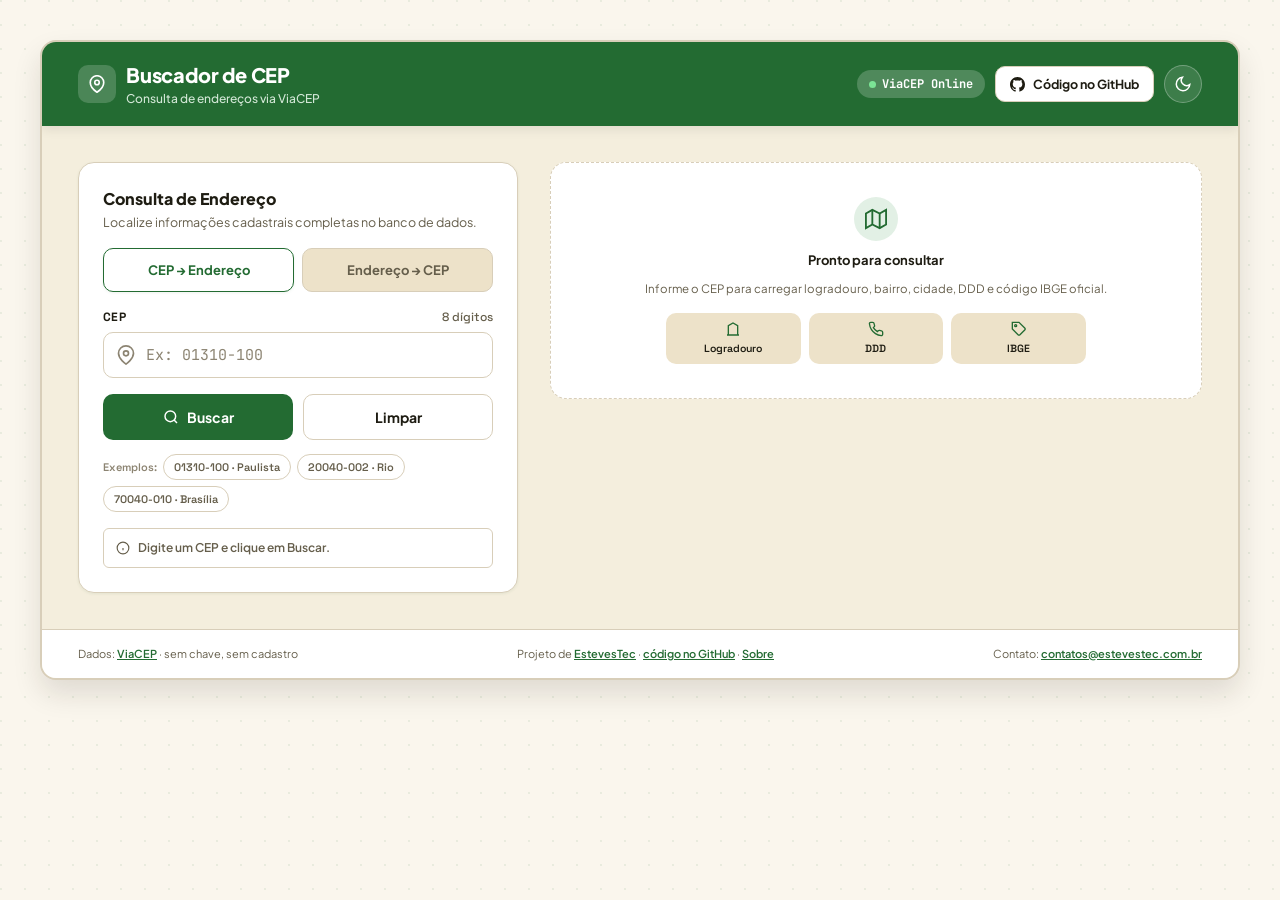
==== commit 4852e0e5: "Implementa onda 1 e extras: complemento, historico, mapa, atalhos, chips, toast e modal Sobre" ====
--- a/site/index.html
+++ b/site/index.html
@@ -23,8 +23,8 @@
   <meta name="apple-mobile-web-app-title" content="Buscador de CEP">
   <link href="https://fonts.googleapis.com" rel="preconnect">
   <link crossorigin href="https://fonts.gstatic.com" rel="preconnect">
-  <link href="https://fonts.googleapis.com/css2?family=Plus+Jakarta+Sans:wght@400;500;600;700;800&family=JetBrains+Mono:wght@400;500;600;700&display=swap" rel="stylesheet">
-  <link rel="stylesheet" href="estilo.css">
+  <link href="https://fonts.googleapis.com/css2?family=Plus+Jakarta+Sans:wght@400;500;600;700;800&family=Space+Grotesk:wght@500;600;700&family=JetBrains+Mono:wght@400;500;600;700&display=swap" rel="stylesheet">
+  <link rel="stylesheet" href="estilo.css?v=4">
   <script type="application/ld+json">
   {
     "@context": "https://schema.org",
@@ -65,7 +65,7 @@
         <svg fill="currentColor" height="15" viewBox="0 0 24 24" width="15" aria-hidden="true"><path d="M12 0C5.37 0 0 5.37 0 12c0 5.31 3.435 9.795 8.205 11.385.6.105.825-.255.825-.57 0-.285-.015-1.23-.015-2.235-3.015.555-3.795-.735-4.035-1.41-.135-.345-.72-1.41-1.23-1.695-.42-.225-1.02-.78-.015-.795.945-.015 1.62.87 1.845 1.23 1.08 1.815 2.805 1.305 3.495.99.105-.78.42-1.305.765-1.605-2.67-.3-5.46-1.335-5.46-5.925 0-1.305.465-2.385 1.23-3.225-.12-.3-.54-1.53.12-3.18 0 0 1.005-.315 3.3 1.23.96-.27 1.98-.405 3-.405s2.04.135 3 .405c2.295-1.56 3.3-1.23 3.3-1.23.66 1.65.24 2.88.12 3.18.765.84 1.23 1.905 1.23 3.225 0 4.605-2.805 5.625-5.475 5.925.435.375.81 1.095.81 2.22 0 1.605-.015 2.895-.015 3.3 0 .315.225.69.825.57A12.02 12.02 0 0 0 24 12c0-6.63-5.37-12-12-12z"></path></svg>
         Código no GitHub
       </a>
-      <button id="btn-tema" class="icon-btn" type="button" aria-label="Alternar tema claro e escuro" aria-pressed="false">
+      <button id="btn-tema" class="icon-btn" type="button" aria-label="Alternar tema claro e escuro (Alt+T)" aria-pressed="false">
         <svg class="ic-sol" fill="none" width="18" height="18" viewBox="0 0 24 24" stroke="currentColor" stroke-width="2" aria-hidden="true"><circle cx="12" cy="12" r="4"></circle><path d="M12 2v2M12 20v2M4.9 4.9l1.4 1.4M17.7 17.7l1.4 1.4M2 12h2M20 12h2M4.9 19.1l1.4-1.4M17.7 6.3l1.4-1.4"></path></svg>
         <svg class="ic-lua" fill="none" width="18" height="18" viewBox="0 0 24 24" stroke="currentColor" stroke-width="2" aria-hidden="true"><path d="M21 12.79A9 9 0 1 1 11.21 3 7 7 0 0 0 21 12.79z"></path></svg>
       </button>
@@ -91,8 +91,14 @@
             <span>CEP</span>
             <span class="hint">8 dígitos</span>
           </label>
-          <input class="input-box" id="cep" name="cep" type="text" inputmode="numeric"
-                 autocomplete="postal-code" maxlength="9" placeholder="Ex: 01310-100" required>
+          <div class="input-wrap">
+            <svg class="input-icon" fill="none" width="20" height="20" viewBox="0 0 24 24" stroke="currentColor" stroke-width="2" aria-hidden="true"><path d="M21 10c0 7-9 13-9 13s-9-6-9-13a9 9 0 0 1 18 0z"></path><circle cx="12" cy="10" r="3"></circle></svg>
+            <input class="input-box input-com-icone" id="cep" name="cep" type="text" inputmode="numeric"
+                   autocomplete="postal-code" maxlength="9" placeholder="Ex: 01310-100" required>
+            <button class="input-clear" id="btn-limpar-campo" type="button" aria-label="Limpar o CEP">
+              <svg fill="none" width="16" height="16" viewBox="0 0 24 24" stroke="currentColor" stroke-width="2.2" aria-hidden="true"><path d="M18 6 6 18M6 6l12 12"></path></svg>
+            </button>
+          </div>
         </div>
         <div class="button-row">
           <button class="btn btn-main" type="submit" id="btn-buscar">
@@ -100,6 +106,12 @@
             Buscar
           </button>
           <button class="btn btn-clear" type="button" id="btn-limpar">Limpar</button>
+        </div>
+        <div class="exemplos">
+          <span class="exemplos-rotulo">Exemplos:</span>
+          <button class="chip" type="button" data-cep="01310100">01310-100 · Paulista</button>
+          <button class="chip" type="button" data-cep="20040002">20040-002 · Rio</button>
+          <button class="chip" type="button" data-cep="70040010">70040-010 · Brasília</button>
         </div>
       </form>
 
@@ -135,6 +147,12 @@
         <svg class="ic-erro" fill="none" height="14" stroke="currentColor" stroke-width="2" viewBox="0 0 24 24" width="14" aria-hidden="true"><circle cx="12" cy="12" r="10"></circle><line x1="12" x2="12" y1="8" y2="12"></line><line x1="12" x2="12.01" y1="16" y2="16"></line></svg>
         <span id="status-texto">Digite um CEP e clique em Buscar.</span>
       </div>
+
+      <p class="atalhos" aria-hidden="true">
+        <span><kbd>Enter</kbd> buscar</span>
+        <span><kbd>Esc</kbd> limpar</span>
+        <span><kbd>Alt</kbd>+<kbd>T</kbd> tema</span>
+      </p>
     </section>
 
     <section class="panel-result" aria-label="Resultado da consulta">
@@ -145,36 +163,50 @@
         </div>
         <div class="result-body">
           <div class="result-col-full">
-            <div class="res-label">Logradouro / Rua</div>
+            <div class="res-label"><svg fill="none" width="12" height="12" viewBox="0 0 24 24" stroke="currentColor" stroke-width="2" aria-hidden="true"><path d="M21 10c0 7-9 13-9 13s-9-6-9-13a9 9 0 0 1 18 0z"></path><circle cx="12" cy="10" r="3"></circle></svg> Logradouro / Rua</div>
             <div class="res-val destaque" id="r-rua">—</div>
           </div>
+          <div class="result-col-full oculto" id="linha-complemento">
+            <div class="res-label"><svg fill="none" width="12" height="12" viewBox="0 0 24 24" stroke="currentColor" stroke-width="2" aria-hidden="true"><path d="M12 2 2 7l10 5 10-5-10-5z"></path><path d="m2 17 10 5 10-5"></path></svg> Complemento</div>
+            <div class="res-val" id="r-complemento">—</div>
+          </div>
           <div>
-            <div class="res-label">Bairro</div>
+            <div class="res-label"><svg fill="none" width="12" height="12" viewBox="0 0 24 24" stroke="currentColor" stroke-width="2" aria-hidden="true"><rect x="4" y="2" width="16" height="20" rx="2"></rect><path d="M9 22v-4h6v4"></path></svg> Bairro</div>
             <div class="res-val" id="r-bairro">—</div>
           </div>
           <div>
-            <div class="res-label">Cidade / UF</div>
+            <div class="res-label"><svg fill="none" width="12" height="12" viewBox="0 0 24 24" stroke="currentColor" stroke-width="2" aria-hidden="true"><path d="M3 21h18M5 21V7l7-4 7 4v14"></path></svg> Cidade / UF</div>
             <div class="res-val" id="r-cidade">—</div>
+            <div class="res-sub" id="r-estado"></div>
           </div>
           <div>
-            <div class="res-label">DDD</div>
+            <div class="res-label"><svg fill="none" width="12" height="12" viewBox="0 0 24 24" stroke="currentColor" stroke-width="2" aria-hidden="true"><path d="M22 16.92v3a2 2 0 0 1-2.18 2 19.79 19.79 0 0 1-8.63-3.07 19.5 19.5 0 0 1-6-6A19.79 19.79 0 0 1 2.12 4.18 2 2 0 0 1 4.11 2h3a2 2 0 0 1 2 1.72c.13.96.36 1.9.7 2.81a2 2 0 0 1-.45 2.11L8.09 9.91a16 16 0 0 0 6 6l1.27-1.27a2 2 0 0 1 2.11-.45c.9.34 1.85.57 2.81.7A2 2 0 0 1 22 16.92z"></path></svg> DDD</div>
             <div class="res-val mono" id="r-ddd">—</div>
           </div>
           <div>
-            <div class="res-label">Código IBGE</div>
+            <div class="res-label"><svg fill="none" width="12" height="12" viewBox="0 0 24 24" stroke="currentColor" stroke-width="2" aria-hidden="true"><path d="M20.59 13.41 13.42 20.58a2 2 0 0 1-2.83 0L2 12V2h10l8.59 8.59a2 2 0 0 1 0 2.82z"></path><circle cx="7" cy="7" r="1.5"></circle></svg> Código IBGE</div>
             <div class="res-val mono" id="r-ibge">—</div>
+            <div class="res-sub" id="r-siafi"></div>
           </div>
         </div>
         <div class="result-foot-actions">
           <a class="btn btn-clear btn-foot" id="btn-mapa" href="#" target="_blank" rel="noopener noreferrer">
             <svg fill="none" height="14" stroke="currentColor" stroke-width="2" viewBox="0 0 24 24" width="14" aria-hidden="true"><path d="M21 10c0 7-9 13-9 13s-9-6-9-13a9 9 0 0 1 18 0z"></path><circle cx="12" cy="10" r="3"></circle></svg>
-            Ver no mapa
+            Abrir no Google Maps
           </a>
           <button class="btn btn-main btn-foot" type="button" id="btn-copiar">
             <svg fill="none" height="14" stroke="currentColor" stroke-width="2" viewBox="0 0 24 24" width="14" aria-hidden="true"><rect height="13" rx="2" ry="2" width="13" x="9" y="9"></rect><path d="M5 15H4a2 2 0 0 1-2-2V4a2 2 0 0 1 2-2h9a2 2 0 0 1 2 2v1"></path></svg>
             Copiar dados
           </button>
         </div>
+        <div class="result-extra">
+          <button class="link-btn" type="button" id="btn-mapa-embed" aria-expanded="false" aria-controls="mapa-container">Ver mapa aqui</button>
+          <span class="tempo" id="r-tempo"></span>
+        </div>
+        <div class="mapa-container oculto" id="mapa-container">
+          <iframe id="mapa-iframe" title="Mapa do endereço consultado" loading="lazy"
+                  referrerpolicy="no-referrer-when-downgrade" allowfullscreen></iframe>
+        </div>
       </div>
 
       <div class="empty-card" id="estado">
@@ -184,6 +216,20 @@
         </div>
         <strong id="estado-titulo">Pronto para consultar</strong>
         <p id="estado-texto">Informe o CEP para carregar logradouro, bairro, cidade, DDD e código IBGE oficial.</p>
+        <div class="estado-chips" id="estado-chips">
+          <span class="estado-chip">
+            <svg fill="none" width="16" height="16" viewBox="0 0 24 24" stroke="currentColor" stroke-width="2" aria-hidden="true"><path d="M3 21h18M5 21V7l7-4 7 4v14"></path></svg>
+            Logradouro
+          </span>
+          <span class="estado-chip">
+            <svg fill="none" width="16" height="16" viewBox="0 0 24 24" stroke="currentColor" stroke-width="2" aria-hidden="true"><path d="M22 16.92v3a2 2 0 0 1-2.18 2 19.79 19.79 0 0 1-8.63-3.07 19.5 19.5 0 0 1-6-6A19.79 19.79 0 0 1 2.12 4.18 2 2 0 0 1 4.11 2h3a2 2 0 0 1 2 1.72c.13.96.36 1.9.7 2.81a2 2 0 0 1-.45 2.11L8.09 9.91a16 16 0 0 0 6 6l1.27-1.27a2 2 0 0 1 2.11-.45c.9.34 1.85.57 2.81.7A2 2 0 0 1 22 16.92z"></path></svg>
+            DDD
+          </span>
+          <span class="estado-chip">
+            <svg fill="none" width="16" height="16" viewBox="0 0 24 24" stroke="currentColor" stroke-width="2" aria-hidden="true"><path d="M20.59 13.41 13.42 20.58a2 2 0 0 1-2.83 0L2 12V2h10l8.59 8.59a2 2 0 0 1 0 2.82z"></path><circle cx="7" cy="7" r="1.5"></circle></svg>
+            IBGE
+          </span>
+        </div>
       </div>
 
       <div class="result-card skeleton-card oculto" id="carregando" aria-hidden="true">
@@ -196,13 +242,22 @@
       </div>
 
       <ul class="cep-list" id="lista"></ul>
+
+      <section class="historico oculto" id="historico" aria-label="Últimas consultas">
+        <div class="historico-topo">
+          <h3>Últimas consultas</h3>
+          <button class="link-btn" type="button" id="btn-limpar-historico">Limpar</button>
+        </div>
+        <ul class="historico-lista" id="historico-lista"></ul>
+        <p class="historico-nota">Salvo apenas neste navegador.</p>
+      </section>
     </section>
 
   </main>
 
   <footer class="app-footer">
     <span>Dados: <a href="https://viacep.com.br" target="_blank" rel="noopener noreferrer">ViaCEP</a> · sem chave, sem cadastro</span>
-    <span>Projeto de <a href="https://estevestec.com.br" target="_blank" rel="noopener noreferrer">EstevesTec</a> · <a href="https://github.com/Esteves2601/buscador_cep" target="_blank" rel="noopener noreferrer">código no GitHub</a></span>
+    <span>Projeto de <a href="https://estevestec.com.br" target="_blank" rel="noopener noreferrer">EstevesTec</a> · <a href="https://github.com/Esteves2601/buscador_cep" target="_blank" rel="noopener noreferrer">código no GitHub</a> · <button class="link-btn" type="button" id="btn-sobre">Sobre</button></span>
     <span>Contato: <a href="mailto:contatos@estevestec.com.br">contatos@estevestec.com.br</a></span>
   </footer>
 
@@ -215,7 +270,7 @@
     </div>
     <div class="pwa-text">
       <strong id="pwa-titulo">Instalar aplicativo</strong>
-      <span id="pwa-sub">Acesso instantâneo e offline</span>
+      <span id="pwa-sub">Abre mais rápido; as consultas precisam de internet</span>
     </div>
   </div>
   <div class="pwa-actions">
@@ -224,6 +279,70 @@
   </div>
 </div>
 
-<script src="app.js" defer></script>
+<div class="toast" id="toast" role="status" aria-live="polite">
+  <svg fill="none" height="16" stroke="currentColor" stroke-width="2.2" viewBox="0 0 24 24" width="16" aria-hidden="true"><polyline points="20 6 9 17 4 12"></polyline></svg>
+  <span id="toast-texto">Copiado!</span>
+</div>
+
+<dialog class="modal" id="modal-sobre" aria-labelledby="sobre-titulo">
+  <div class="modal-topo">
+    <h2 id="sobre-titulo">Sobre o Buscador de CEP</h2>
+    <button class="modal-fechar" type="button" id="btn-fechar-sobre" aria-label="Fechar">×</button>
+  </div>
+
+  <p>Consulta de endereços a partir do CEP — e o caminho inverso — usando os dados
+  públicos do <a href="https://viacep.com.br" target="_blank" rel="noopener noreferrer">ViaCEP</a>.</p>
+
+  <h3>Como funciona</h3>
+  <p>O navegador consulta diretamente a API pública do ViaCEP:</p>
+  <ul>
+    <li><code>viacep.com.br/ws/CEP/json/</code> — CEP → endereço</li>
+    <li><code>viacep.com.br/ws/UF/CIDADE/RUA/json/</code> — endereço → CEP</li>
+  </ul>
+  <p>Não há servidor próprio: as consultas saem do seu navegador e voltam para a tela.</p>
+
+  <h3>Privacidade</h3>
+  <ul>
+    <li>Nada é enviado para servidores da EstevesTec — o site é estático.</li>
+    <li>O histórico fica salvo <strong>apenas no seu navegador</strong> (localStorage).</li>
+    <li>O mapa só carrega o Google Maps quando você toca em "Ver mapa aqui".</li>
+  </ul>
+
+  <h3>Offline</h3>
+  <p>Instalado como aplicativo, o app abre sem internet, mas as consultas
+  precisam de conexão, porque dependem do ViaCEP.</p>
+
+  <h3>Créditos</h3>
+  <p>Projeto de <a href="https://estevestec.com.br" target="_blank" rel="noopener noreferrer">EstevesTec</a> ·
+  <a href="https://github.com/Esteves2601/buscador_cep" target="_blank" rel="noopener noreferrer">código no GitHub</a> ·
+  contato <a href="mailto:contatos@estevestec.com.br">contatos@estevestec.com.br</a></p>
+</dialog>
+
+<script>
+  /* Auto-recuperação: se o CSS não aplicar (cache/service worker antigo),
+     recarrega a folha de estilo com uma URL única, ignorando o cache. */
+  (function () {
+    function cssAplicou() {
+      var folhas = document.styleSheets;
+      for (var i = 0; i < folhas.length; i++) {
+        try {
+          if (folhas[i].href && folhas[i].href.indexOf("estilo.css") !== -1 &&
+              folhas[i].cssRules && folhas[i].cssRules.length > 0) return true;
+        } catch (e) { /* folha de outro domínio */ }
+      }
+      return false;
+    }
+    window.addEventListener("load", function () {
+      if (cssAplicou()) return;
+      if (sessionStorage.getItem("css-recuperado") === "1") return;
+      sessionStorage.setItem("css-recuperado", "1");
+      var link = document.createElement("link");
+      link.rel = "stylesheet";
+      link.href = "estilo.css?v=" + Date.now();
+      document.head.appendChild(link);
+    });
+  })();
+</script>
+<script src="app.js?v=4" defer></script>
 </body>
 </html>
--- a/site/estilo.css
+++ b/site/estilo.css
@@ -138,6 +138,9 @@
   justify-content: space-between;
   gap: 12px;
   box-shadow: 0 4px 10px rgba(0, 0, 0, 0.08);
+  position: sticky;
+  top: 0;
+  z-index: 25;
 }
 
 .brand-row { display: flex; align-items: center; gap: 10px; min-width: 0; }
@@ -551,23 +554,47 @@
   background-color: var(--surface);
   border: 1.5px solid var(--border);
   border-radius: var(--radius-md);
-  padding: 10px 12px;
-  display: flex;
-  justify-content: space-between;
-  align-items: center;
-  gap: 10px;
-  cursor: pointer;
+  display: flex;
+  align-items: center;
+  gap: 6px;
+  padding: 4px 6px 4px 0;
+  transition: border-color 0.15s ease, background-color 0.15s ease;
+}
+.cep-card-item:hover,
+.cep-card-item:focus-within {
+  border-color: var(--primary);
+  background-color: var(--primary-subtle);
+}
+
+.cep-item-main {
+  flex: 1;
+  min-width: 0;
+  background: transparent;
+  border: 0;
   text-align: left;
-  width: 100%;
   font-family: inherit;
   color: inherit;
-}
-.cep-card-item:hover,
-.cep-card-item:focus-visible {
-  border-color: var(--primary);
-  background-color: var(--primary-subtle);
-  outline: none;
-}
+  padding: 6px 4px 6px 12px;
+  cursor: pointer;
+  border-radius: var(--radius-sm);
+}
+.cep-item-main:focus-visible { outline: 2px solid var(--border-focus); outline-offset: -2px; }
+
+.cep-item-copy {
+  flex-shrink: 0;
+  width: 38px;
+  height: 38px;
+  display: inline-flex;
+  align-items: center;
+  justify-content: center;
+  border: 0;
+  border-radius: var(--radius-sm);
+  background: transparent;
+  color: var(--primary);
+  cursor: pointer;
+}
+.cep-item-copy:hover { background: var(--surface); }
+.cep-item-copy:focus-visible { outline: 2px solid var(--border-focus); outline-offset: 1px; }
 
 .cep-item-cep {
   font-family: var(--font-mono);
@@ -736,3 +763,262 @@
 
   .pwa-box { max-width: 680px; bottom: 20px; }
 }
+
+/* ==========================================================================
+   Melhorias (Onda 1 + extras): atalhos, chips, hist�rico, mapa, toast, modal
+   ========================================================================== */
+
+:root { --font-label: 'Space Grotesk', var(--font-sans); }
+
+.form-label,
+.res-label,
+.result-tag,
+.estado-chip,
+.exemplos-rotulo,
+.historico-topo h3,
+.atalhos {
+  font-family: var(--font-label);
+}
+
+/* Input com �cone e bot�o de limpar */
+.input-wrap { position: relative; display: flex; align-items: center; }
+.input-icon {
+  position: absolute;
+  left: 13px;
+  color: var(--text-subtle);
+  pointer-events: none;
+}
+.input-com-icone { padding-left: 42px; padding-right: 44px; }
+.input-clear {
+  position: absolute;
+  right: 7px;
+  width: 32px;
+  height: 32px;
+  display: none;
+  align-items: center;
+  justify-content: center;
+  border: 0;
+  border-radius: var(--radius-full);
+  background: transparent;
+  color: var(--text-subtle);
+  cursor: pointer;
+}
+.input-clear:hover { background: var(--surface-subtle); color: var(--text-main); }
+.input-clear:focus-visible { outline: 2px solid var(--border-focus); outline-offset: 1px; }
+.input-clear.visivel { display: inline-flex; }
+
+/* Chips de exemplo */
+.exemplos { display: flex; flex-wrap: wrap; align-items: center; gap: 6px; }
+.exemplos-rotulo { font-size: 11px; font-weight: 600; color: var(--text-subtle); }
+.chip {
+  font-family: var(--font-label);
+  font-size: 11px;
+  font-weight: 600;
+  padding: 5px 10px;
+  border-radius: var(--radius-full);
+  border: 1px solid var(--border);
+  background: var(--surface);
+  color: var(--text-muted);
+  cursor: pointer;
+  transition: background-color 0.15s ease, color 0.15s ease, border-color 0.15s ease;
+}
+.chip:hover { background: var(--primary); border-color: var(--primary); color: #FFFFFF; }
+.chip:focus-visible { outline: 2px solid var(--border-focus); outline-offset: 1px; }
+
+/* Estado vazio: chips informativos */
+.estado-chips {
+  display: grid;
+  grid-template-columns: repeat(3, 1fr);
+  gap: 8px;
+  width: 100%;
+  margin-top: 6px;
+}
+.estado-chip {
+  display: flex;
+  flex-direction: column;
+  align-items: center;
+  gap: 4px;
+  padding: 8px 4px;
+  border-radius: var(--radius-md);
+  background: var(--surface-subtle);
+  font-size: 10.5px;
+  font-weight: 600;
+  color: var(--text-main);
+  text-align: center;
+}
+.estado-chip svg { color: var(--primary); }
+
+/* Cart�o de resultado: faixa de acento */
+.result-card { border-left: 5px solid var(--primary); }
+.res-label { display: flex; align-items: center; gap: 4px; }
+.res-label svg { flex-shrink: 0; }
+.res-sub { font-size: 10.5px; color: var(--text-subtle); margin-top: 2px; }
+
+/* Linha extra do cart�o (mapa + tempo) */
+.result-extra {
+  display: flex;
+  align-items: center;
+  justify-content: space-between;
+  gap: 10px;
+  flex-wrap: wrap;
+  padding: 0 14px 12px;
+}
+.link-btn {
+  background: none;
+  border: 0;
+  padding: 0;
+  font: inherit;
+  font-weight: 600;
+  color: var(--primary);
+  text-decoration: underline;
+  cursor: pointer;
+}
+.link-btn:focus-visible { outline: 2px solid var(--border-focus); outline-offset: 2px; border-radius: 3px; }
+.tempo { font-family: var(--font-mono); font-size: 10.5px; color: var(--text-subtle); }
+
+.mapa-container { padding: 0 14px 14px; }
+.mapa-container iframe {
+  width: 100%;
+  height: 220px;
+  border: 0;
+  border-radius: var(--radius-md);
+  display: block;
+  background: var(--surface-subtle);
+}
+
+/* Atalhos de teclado */
+.atalhos { display: flex; flex-wrap: wrap; gap: 10px; font-size: 10.5px; color: var(--text-subtle); }
+.atalhos kbd {
+  font-family: var(--font-mono);
+  font-size: 10px;
+  background: var(--surface);
+  border: 1px solid var(--border);
+  border-bottom-width: 2px;
+  border-radius: 4px;
+  padding: 1px 5px;
+  color: var(--text-muted);
+}
+
+/* Hist�rico local */
+.historico {
+  background: var(--surface);
+  border: 1.5px solid var(--border);
+  border-radius: var(--radius-lg);
+  padding: 12px 14px;
+}
+.historico-topo { display: flex; align-items: center; justify-content: space-between; gap: 10px; margin-bottom: 6px; }
+.historico-topo h3 { font-size: 11px; text-transform: uppercase; letter-spacing: 0.05em; color: var(--text-muted); }
+.historico-lista { list-style: none; display: flex; flex-direction: column; }
+.historico-item + .historico-item { border-top: 1px solid var(--border-subtle); }
+.historico-btn {
+  width: 100%;
+  display: flex;
+  align-items: center;
+  gap: 10px;
+  padding: 9px 2px;
+  background: none;
+  border: 0;
+  cursor: pointer;
+  text-align: left;
+  font-family: inherit;
+  color: inherit;
+  min-height: 40px;
+}
+.historico-btn:focus-visible { outline: 2px solid var(--border-focus); outline-offset: -2px; border-radius: var(--radius-sm); }
+.historico-cep { font-family: var(--font-mono); font-weight: 700; color: var(--primary); font-size: 12.5px; flex-shrink: 0; }
+.historico-end {
+  font-size: 11.5px;
+  color: var(--text-muted);
+  overflow: hidden;
+  text-overflow: ellipsis;
+  white-space: nowrap;
+}
+.historico-btn:hover .historico-end { color: var(--text-main); }
+.historico-nota { font-size: 10.5px; color: var(--text-subtle); margin-top: 6px; }
+
+/* Toast */
+.toast {
+  position: fixed;
+  left: 50%;
+  bottom: 96px;
+  transform: translate(-50%, 12px);
+  z-index: 60;
+  display: flex;
+  align-items: center;
+  gap: 8px;
+  background: var(--text-main);
+  color: var(--bg-canvas);
+  padding: 10px 16px;
+  border-radius: var(--radius-full);
+  font-size: 12px;
+  font-weight: 600;
+  box-shadow: var(--shadow-lg);
+  opacity: 0;
+  pointer-events: none;
+  transition: opacity 0.2s ease, transform 0.2s ease;
+}
+.toast.visivel { opacity: 1; transform: translate(-50%, 0); }
+
+/* Modal Sobre */
+.modal {
+  border: 1.5px solid var(--border);
+  border-radius: var(--radius-lg);
+  padding: 20px;
+  max-width: 560px;
+  width: calc(100% - 32px);
+  max-height: 85vh;
+  overflow-y: auto;
+  background: var(--surface);
+  color: var(--text-main);
+  box-shadow: var(--shadow-lg);
+}
+.modal::backdrop { background: rgba(12, 18, 14, 0.55); }
+.modal-topo { display: flex; align-items: flex-start; justify-content: space-between; gap: 12px; margin-bottom: 10px; }
+.modal h2 { font-size: 18px; font-weight: 800; }
+.modal h3 {
+  font-family: var(--font-label);
+  font-size: 11px;
+  text-transform: uppercase;
+  letter-spacing: 0.05em;
+  color: var(--primary);
+  margin: 16px 0 4px;
+}
+.modal p, .modal li { font-size: 13px; color: var(--text-muted); }
+.modal ul { margin: 4px 0 0 18px; }
+.modal code {
+  font-family: var(--font-mono);
+  font-size: 11.5px;
+  background: var(--surface-subtle);
+  padding: 1px 5px;
+  border-radius: 4px;
+  color: var(--text-main);
+}
+.modal a { color: var(--primary); }
+.modal-fechar {
+  width: 32px;
+  height: 32px;
+  border: 0;
+  background: transparent;
+  color: var(--text-muted);
+  font-size: 22px;
+  line-height: 1;
+  cursor: pointer;
+  border-radius: var(--radius-sm);
+  flex-shrink: 0;
+}
+.modal-fechar:hover { background: var(--surface-subtle); color: var(--text-main); }
+
+@media (min-width: 1000px) {
+  .atalhos { display: none; }
+  .result-extra { padding: 0 20px 14px; }
+  .mapa-container { padding: 0 20px 18px; }
+  .mapa-container iframe { height: 280px; }
+  .historico { padding: 14px 18px; }
+  .estado-chips { max-width: 420px; }
+}
+
+@media (max-width: 420px) {
+  .atalhos { display: none; }
+  .exemplos { gap: 4px; }
+  .chip { font-size: 10px; padding: 4px 8px; }
+}
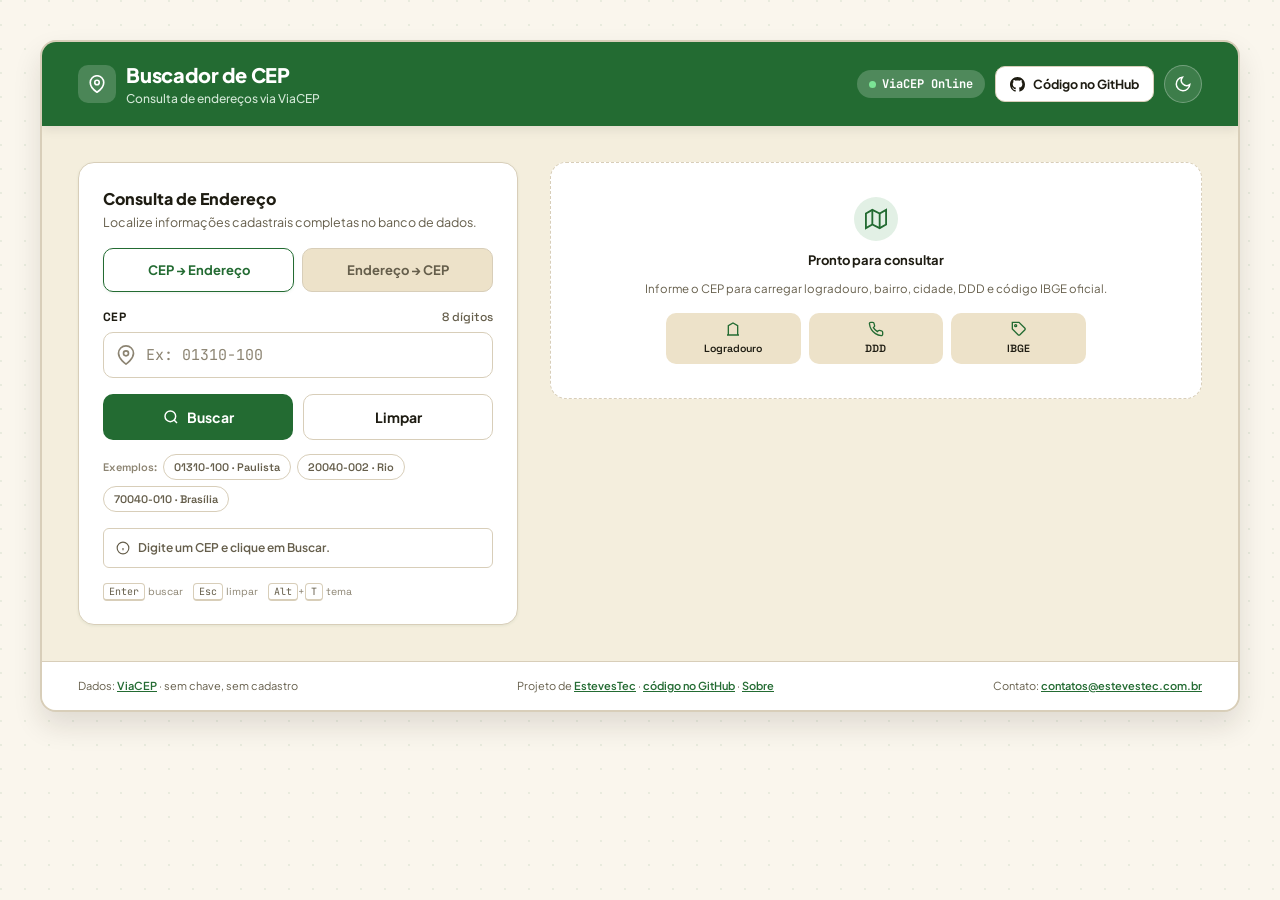
==== commit 1777ae19: "Tema claro como padrao e atalhos de teclado apenas no desktop" ====
--- a/site/index.html
+++ b/site/index.html
@@ -6,8 +6,7 @@
   <title>Buscador de CEP — EstevesTec</title>
   <meta name="description" content="Consulte endereços pelo CEP ou descubra o CEP pelo endereço. Dados oficiais do ViaCEP, sem cadastro.">
   <link rel="canonical" href="https://cep.estevestec.com.br/">
-  <meta name="theme-color" content="#236B32" media="(prefers-color-scheme: light)">
-  <meta name="theme-color" content="#0C120E" media="(prefers-color-scheme: dark)">
+  <meta name="theme-color" content="#236B32">
   <meta property="og:title" content="Buscador de CEP">
   <meta property="og:description" content="CEP → Endereço e Endereço → CEP, direto do ViaCEP.">
   <meta property="og:type" content="website">
@@ -24,7 +23,7 @@
   <link href="https://fonts.googleapis.com" rel="preconnect">
   <link crossorigin href="https://fonts.gstatic.com" rel="preconnect">
   <link href="https://fonts.googleapis.com/css2?family=Plus+Jakarta+Sans:wght@400;500;600;700;800&family=Space+Grotesk:wght@500;600;700&family=JetBrains+Mono:wght@400;500;600;700&display=swap" rel="stylesheet">
-  <link rel="stylesheet" href="estilo.css?v=4">
+  <link rel="stylesheet" href="estilo.css?v=5">
   <script type="application/ld+json">
   {
     "@context": "https://schema.org",
@@ -343,6 +342,6 @@
     });
   })();
 </script>
-<script src="app.js?v=4" defer></script>
+<script src="app.js?v=5" defer></script>
 </body>
 </html>
--- a/site/estilo.css
+++ b/site/estilo.css
@@ -1009,7 +1009,6 @@
 .modal-fechar:hover { background: var(--surface-subtle); color: var(--text-main); }
 
 @media (min-width: 1000px) {
-  .atalhos { display: none; }
   .result-extra { padding: 0 20px 14px; }
   .mapa-container { padding: 0 20px 18px; }
   .mapa-container iframe { height: 280px; }
@@ -1017,8 +1016,12 @@
   .estado-chips { max-width: 420px; }
 }
 
+/* Atalhos de teclado são recurso de desktop: escondidos no celular/tablet */
+@media (max-width: 999px), (pointer: coarse) {
+  .atalhos { display: none; }
+}
+
 @media (max-width: 420px) {
-  .atalhos { display: none; }
   .exemplos { gap: 4px; }
   .chip { font-size: 10px; padding: 4px 8px; }
 }
